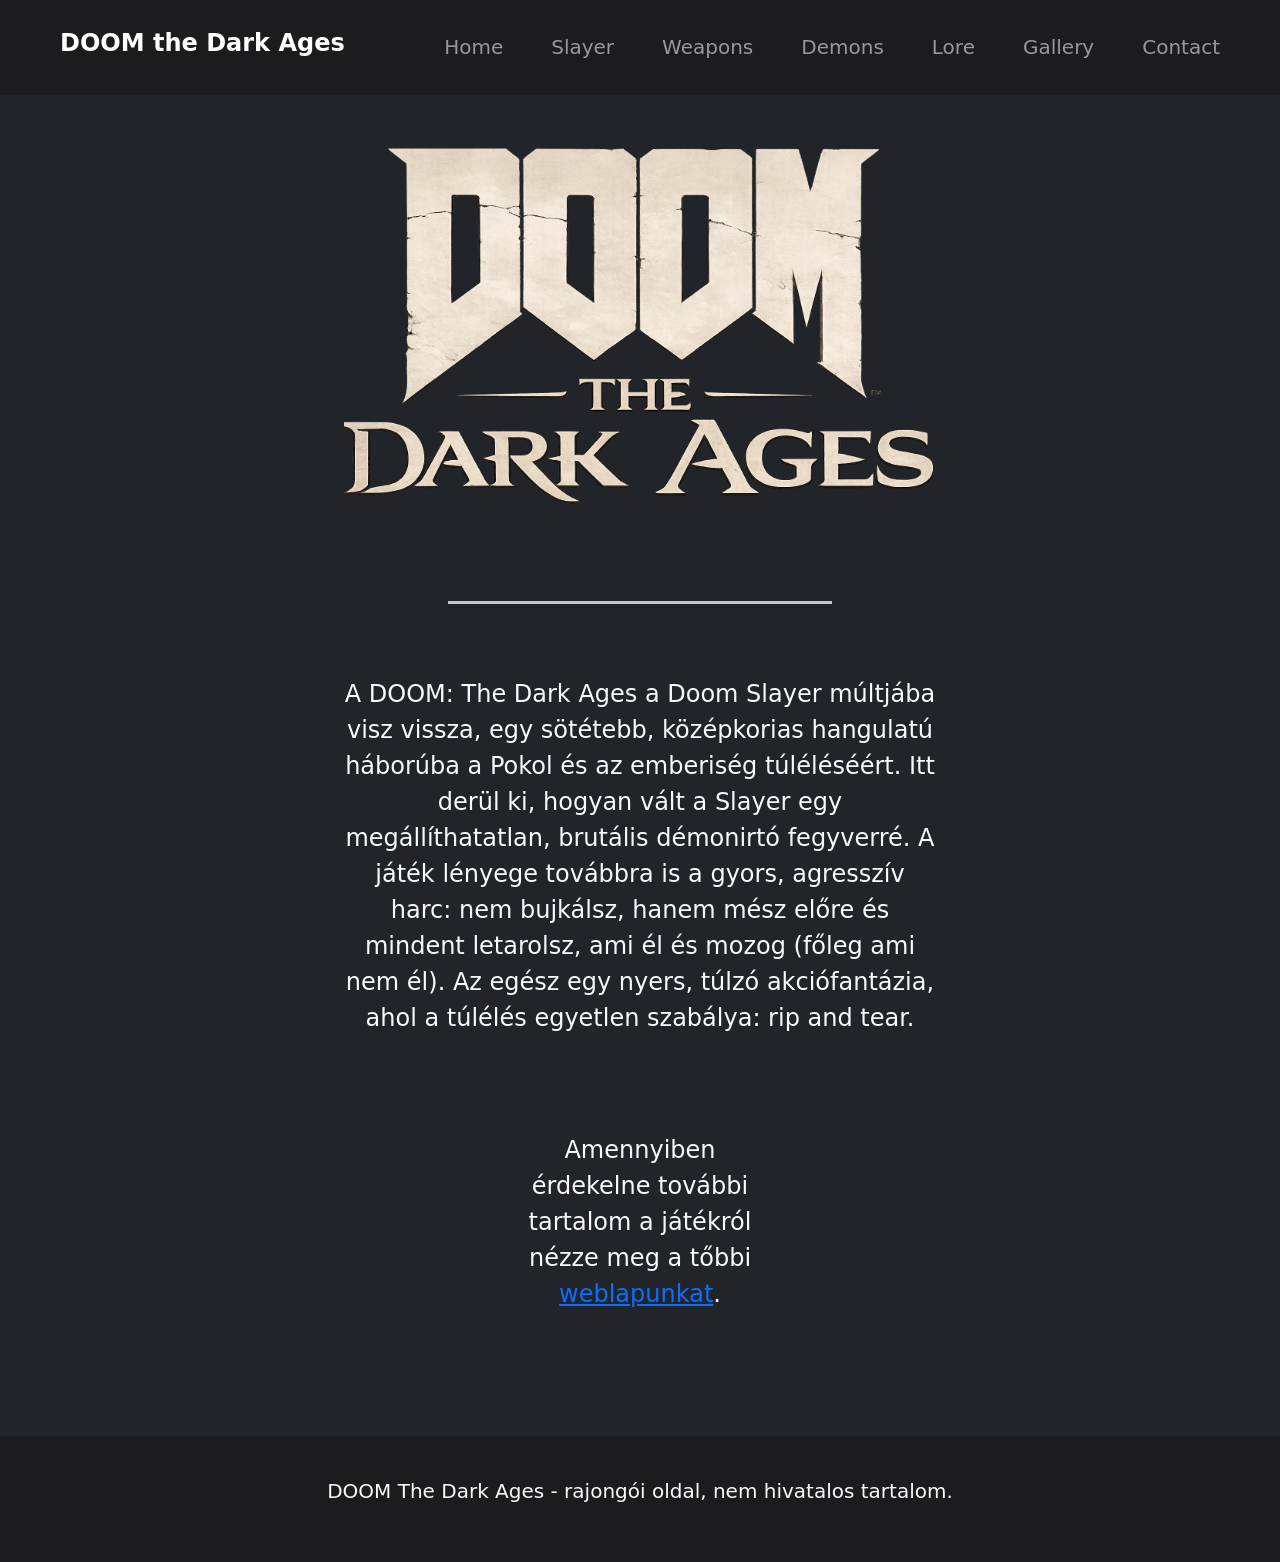
==== index.html @ ce387d03 "repairs_index.html Co-authored-by: Copilot <copilot@github.com>" ====
<!DOCTYPE html>
<html lang="hu">

<head>
    <meta charset="UTF-8">
    <meta name="viewport" content="width=device-width, initial-scale=1.0">
    <title>DOOM the dark ages</title>
    <link href="https://cdn.jsdelivr.net/npm/bootstrap@5.3.8/dist/css/bootstrap.min.css" rel="stylesheet"
        integrity="sha384-sRIl4kxILFvY47J16cr9ZwB07vP4J8+LH7qKQnuqkuIAvNWLzeN8tE5YBujZqJLB" crossorigin="anonymous">
    <link rel="stylesheet" href="./css/style.css ">
</head>

<body class="bg-dark text-light">
    <header id="header">
        <nav class="navbar navbar-dark bg-dark-css py-4">
            <div class="container-fluid d-flex justify-content-between align-items-center reveal">

                <p class="navbar-brand mx-5 h1 fs-4 fw-bold">DOOM the Dark Ages</p>

                <ul class="navbar-nav d-flex flex-row gap-5 fs-5 mx-5">
                    <li class="nav-item"><a class="nav-link" href="index.html">Home</a></li>
                    <li class="nav-item"><a class="nav-link" href="slayer.html">Slayer</a></li>
                    <li class="nav-item"><a class="nav-link" href="weapons.html">Weapons</a></li>
                    <li class="nav-item"><a class="nav-link" href="demons.html">Demons</a></li>
                    <li class="nav-item"><a class="nav-link" href="lore.html">Lore</a></li>
                    <li class="nav-item"><a class="nav-link" href="gallery.html">Gallery</a></li>
                    <li class="nav-item"><a class="nav-link" href="contact.html">Contact</a></li>
                </ul>

            </div>
        </nav>
    </header>

    <main>
        <section class="reveal">
            <figure class="text-center reveal">
                <img src="./images/doom_tda_nobackground_logo.png" title="DOOM" alt="DOOM the dark ages"
                    class="img-fluid w-50 m-4 p-4">
            </figure>

            <div class="line reveal"></div>

            <div class="reveal">
                <p class="fs-4 text-center m-5 p-4 w-50 mx-auto">A DOOM: The Dark Ages a Doom Slayer múltjába visz
                    vissza, egy sötétebb, középkorias hangulatú háborúba a Pokol és az emberiség túléléséért. Itt derül
                    ki, hogyan vált a Slayer egy megállíthatatlan, brutális démonirtó fegyverré. A játék lényege
                    továbbra is a gyors, agresszív harc: nem bujkálsz, hanem mész előre és mindent letarolsz, ami él és
                    mozog (főleg ami nem él). Az egész egy nyers, túlzó akciófantázia, ahol a túlélés egyetlen szabálya:
                    rip and tear.</p>

            </div>

        </section>

        <section>


            <div class="reveal">
                <p class="fs-4 text-center m-5 p-4 w-25 mx-auto">Amennyiben érdekelne további tartalom a játékról nézze
                    meg a tőbbi <a href="#header">weblapunkat</a>.</p>
            </div>
        </section>

    </main>

    <footer class="bg-dark-css container-fluid py-3 mt">
        <div class="reveal">
            <p class="text-center fs-5 p-4">DOOM The Dark Ages - rajongói oldal, nem hivatalos tartalom.</p>
        </div>
    </footer>

    <script src="https://cdn.jsdelivr.net/npm/bootstrap@5.3.8/dist/js/bootstrap.bundle.min.js"
        integrity="sha384-FKyoEForCGlyvwx9Hj09JcYn3nv7wiPVlz7YYwJrWVcXK/BmnVDxM+D2scQbITxI"
        crossorigin="anonymous"></script>

    <script src="./js/script.js"></script>

</body>

</html>
---- css/style.css ----
.reveal {
    opacity: 0;
    transform: translateY(50px);
    transition: all 0.8s ease;
}

.reveal.active {
    opacity: 1;
    transform: translateY(0);
}

.bg-dark-css {
    background-color: #1c1c1e;
}

.btn-dark {
    background-color: #1c1c1e;
    color: #fff;
    border: 1px solid #fff;
}

.line {
    width: 30%;
    height: 3px;
    background-color: #c7c7c7;
    margin: 0 auto;
}

.mt {
    margin-top: 100px;
}
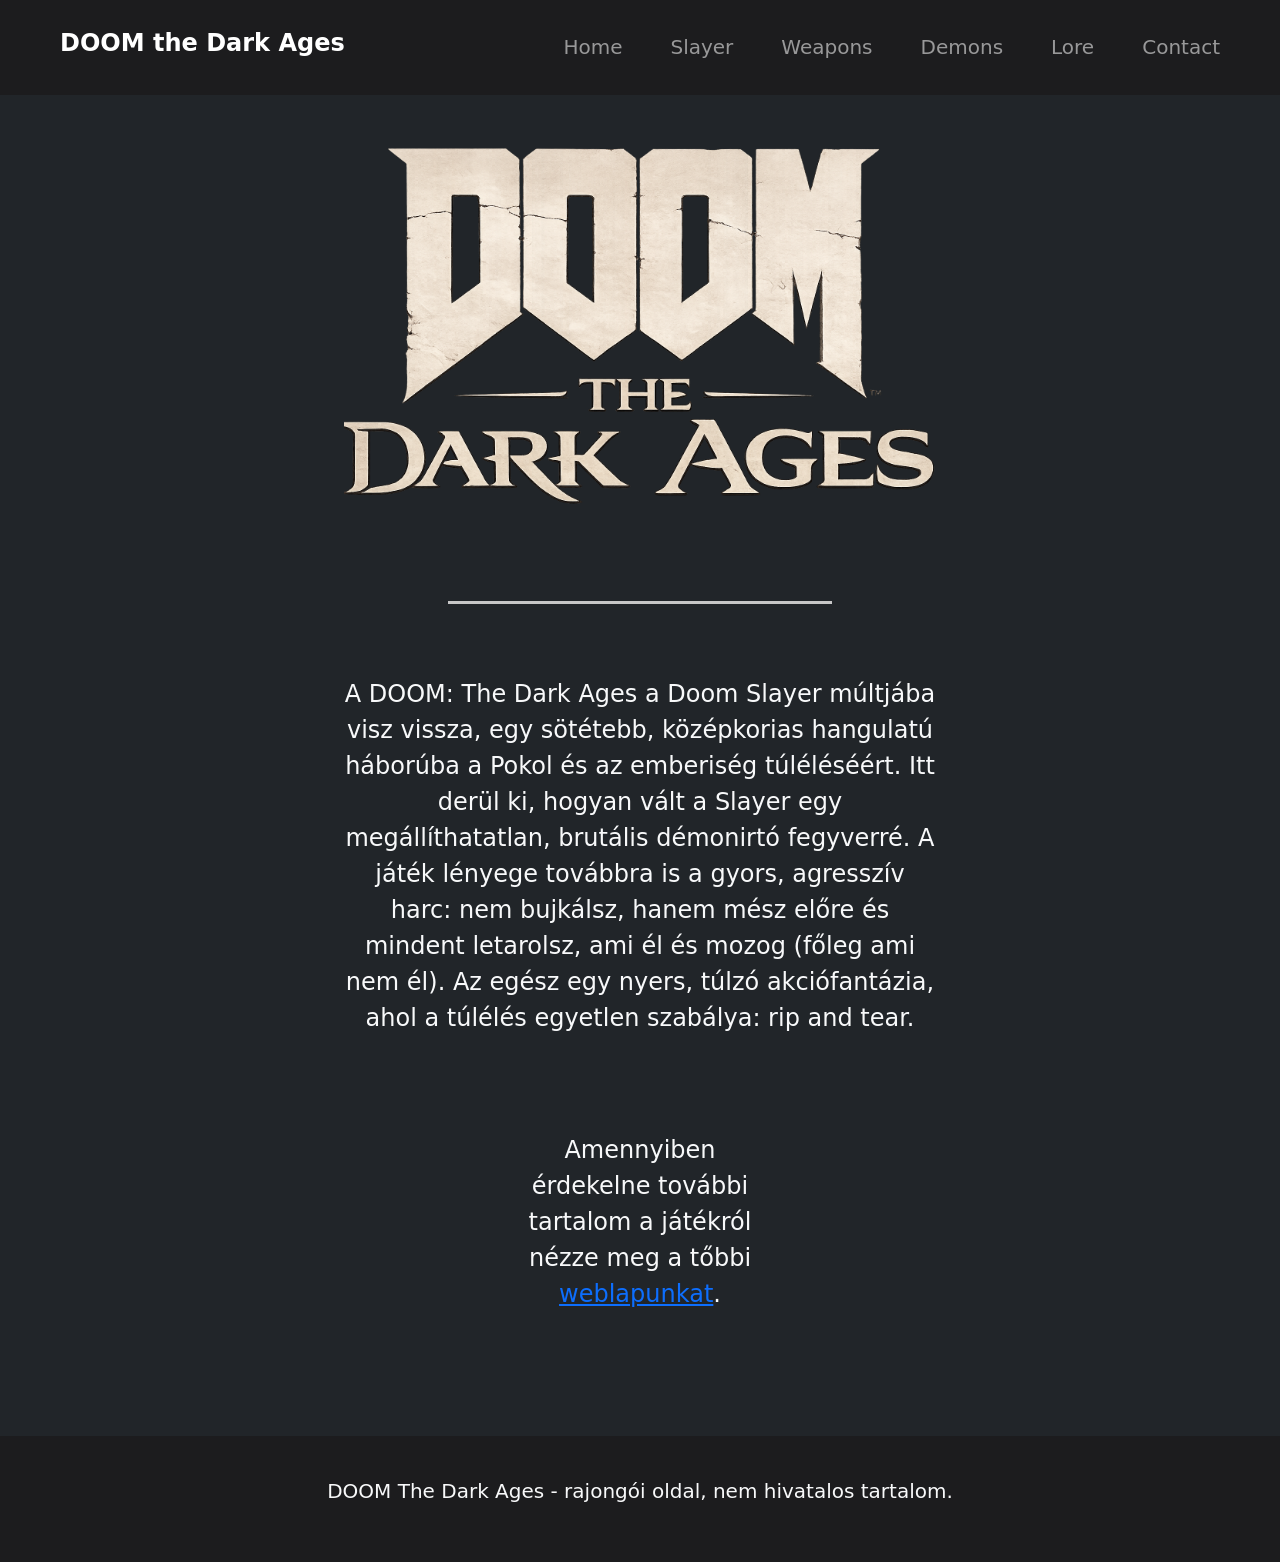
==== commit a2a39abc: "small estetical changes and slayer.html is ready" ====
--- a/index.html
+++ b/index.html
@@ -13,7 +13,7 @@
 <body class="bg-dark text-light">
     <header id="header">
         <nav class="navbar navbar-dark bg-dark-css py-4">
-            <div class="container-fluid d-flex justify-content-between align-items-center reveal">
+            <div class="container-fluid d-flex justify-content-between align-items-center">
 
                 <p class="navbar-brand mx-5 h1 fs-4 fw-bold">DOOM the Dark Ages</p>
 
@@ -23,7 +23,6 @@
                     <li class="nav-item"><a class="nav-link" href="weapons.html">Weapons</a></li>
                     <li class="nav-item"><a class="nav-link" href="demons.html">Demons</a></li>
                     <li class="nav-item"><a class="nav-link" href="lore.html">Lore</a></li>
-                    <li class="nav-item"><a class="nav-link" href="gallery.html">Gallery</a></li>
                     <li class="nav-item"><a class="nav-link" href="contact.html">Contact</a></li>
                 </ul>
 
@@ -64,7 +63,7 @@
     </main>
 
     <footer class="bg-dark-css container-fluid py-3 mt">
-        <div class="reveal">
+        <div class="">
             <p class="text-center fs-5 p-4">DOOM The Dark Ages - rajongói oldal, nem hivatalos tartalom.</p>
         </div>
     </footer>
--- a/css/style.css
+++ b/css/style.css
@@ -26,6 +26,83 @@
     margin: 0 auto;
 }
 
+.line2 {
+    width: 15%;
+    height: 3px;
+    background-color: #c7c7c7;
+    margin: 0 auto;
+}
+
+.line3 {
+    width: 40%;
+    height: 3px;
+    background-color: #c7c7c7;
+    margin: 0 auto;
+}
+
 .mt {
     margin-top: 100px;
+}
+
+.mb {
+    margin-bottom: 100px;
+}
+
+.lore-layout .lore-image {
+    width: 100%;
+    height: 280px;
+    margin: 0;
+    overflow: hidden;
+    border-radius: 12px;
+    background-color: #111113;
+}
+
+.lore-layout .lore-image img {
+    width: 100%;
+    height: 100%;
+    display: block;
+    object-fit: cover;
+}
+
+.lore-layout .lore-logo img {
+    object-fit: contain;
+    padding: 1rem;
+}
+
+.img-container {
+    width: 100%;
+    height: 280px;
+    overflow: hidden;
+}
+
+.img-container img {
+    width: 100%;
+    height: auto;
+    display: block;
+    transform: translateY(-50px);
+}
+
+.img-container-uac {
+    width: 100%;
+    height: 280px;
+    overflow: hidden;
+}
+
+.img-container-uac img {
+    width: 100%;
+    height: auto;
+    display: block;
+    transform: translateY(-140px);
+}
+
+.img-container-doom-tda {
+    width: 90%;
+    height: 340px;
+    overflow: hidden;
+}
+
+.img-container-doom-tda img {
+    width: 100%;
+    height: auto;
+    display: block;
 }
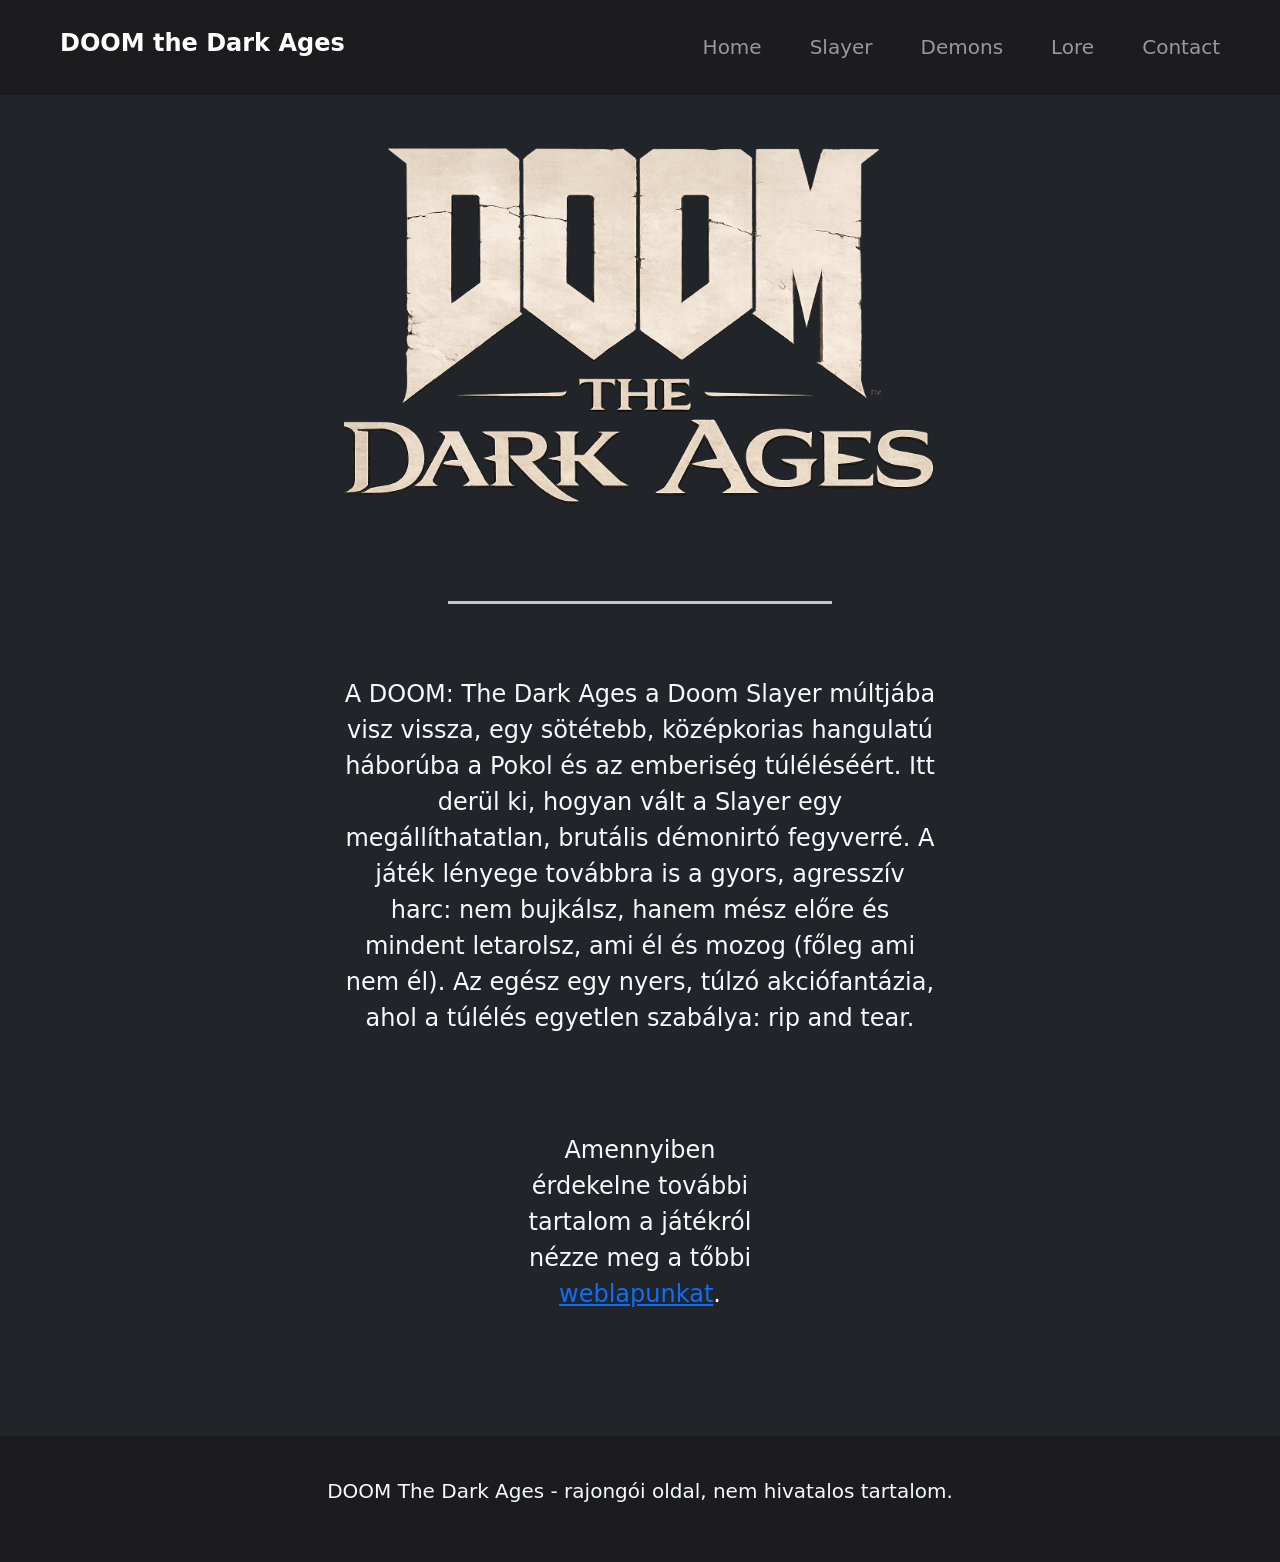
==== commit 37fddbb1: "small changes and demons.html finished" ====
--- a/index.html
+++ b/index.html
@@ -20,7 +20,6 @@
                 <ul class="navbar-nav d-flex flex-row gap-5 fs-5 mx-5">
                     <li class="nav-item"><a class="nav-link" href="index.html">Home</a></li>
                     <li class="nav-item"><a class="nav-link" href="slayer.html">Slayer</a></li>
-                    <li class="nav-item"><a class="nav-link" href="weapons.html">Weapons</a></li>
                     <li class="nav-item"><a class="nav-link" href="demons.html">Demons</a></li>
                     <li class="nav-item"><a class="nav-link" href="lore.html">Lore</a></li>
                     <li class="nav-item"><a class="nav-link" href="contact.html">Contact</a></li>
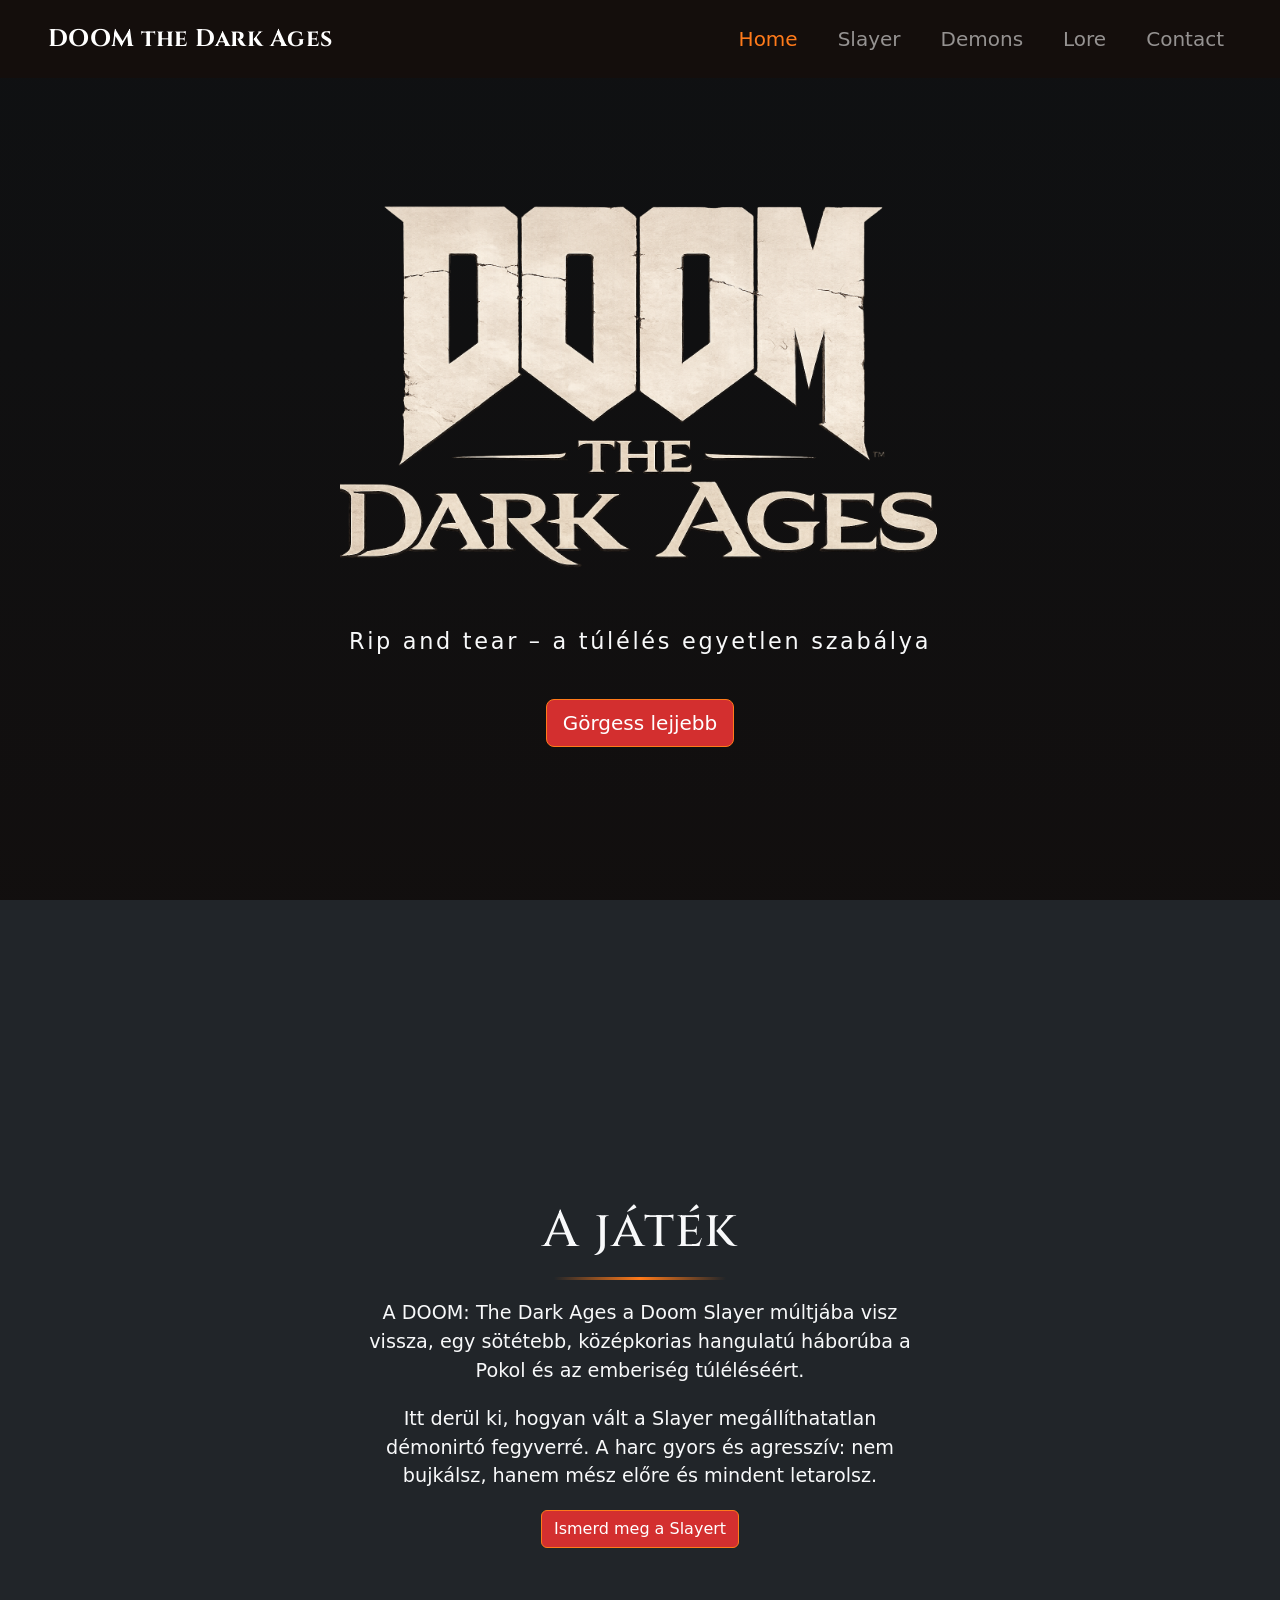
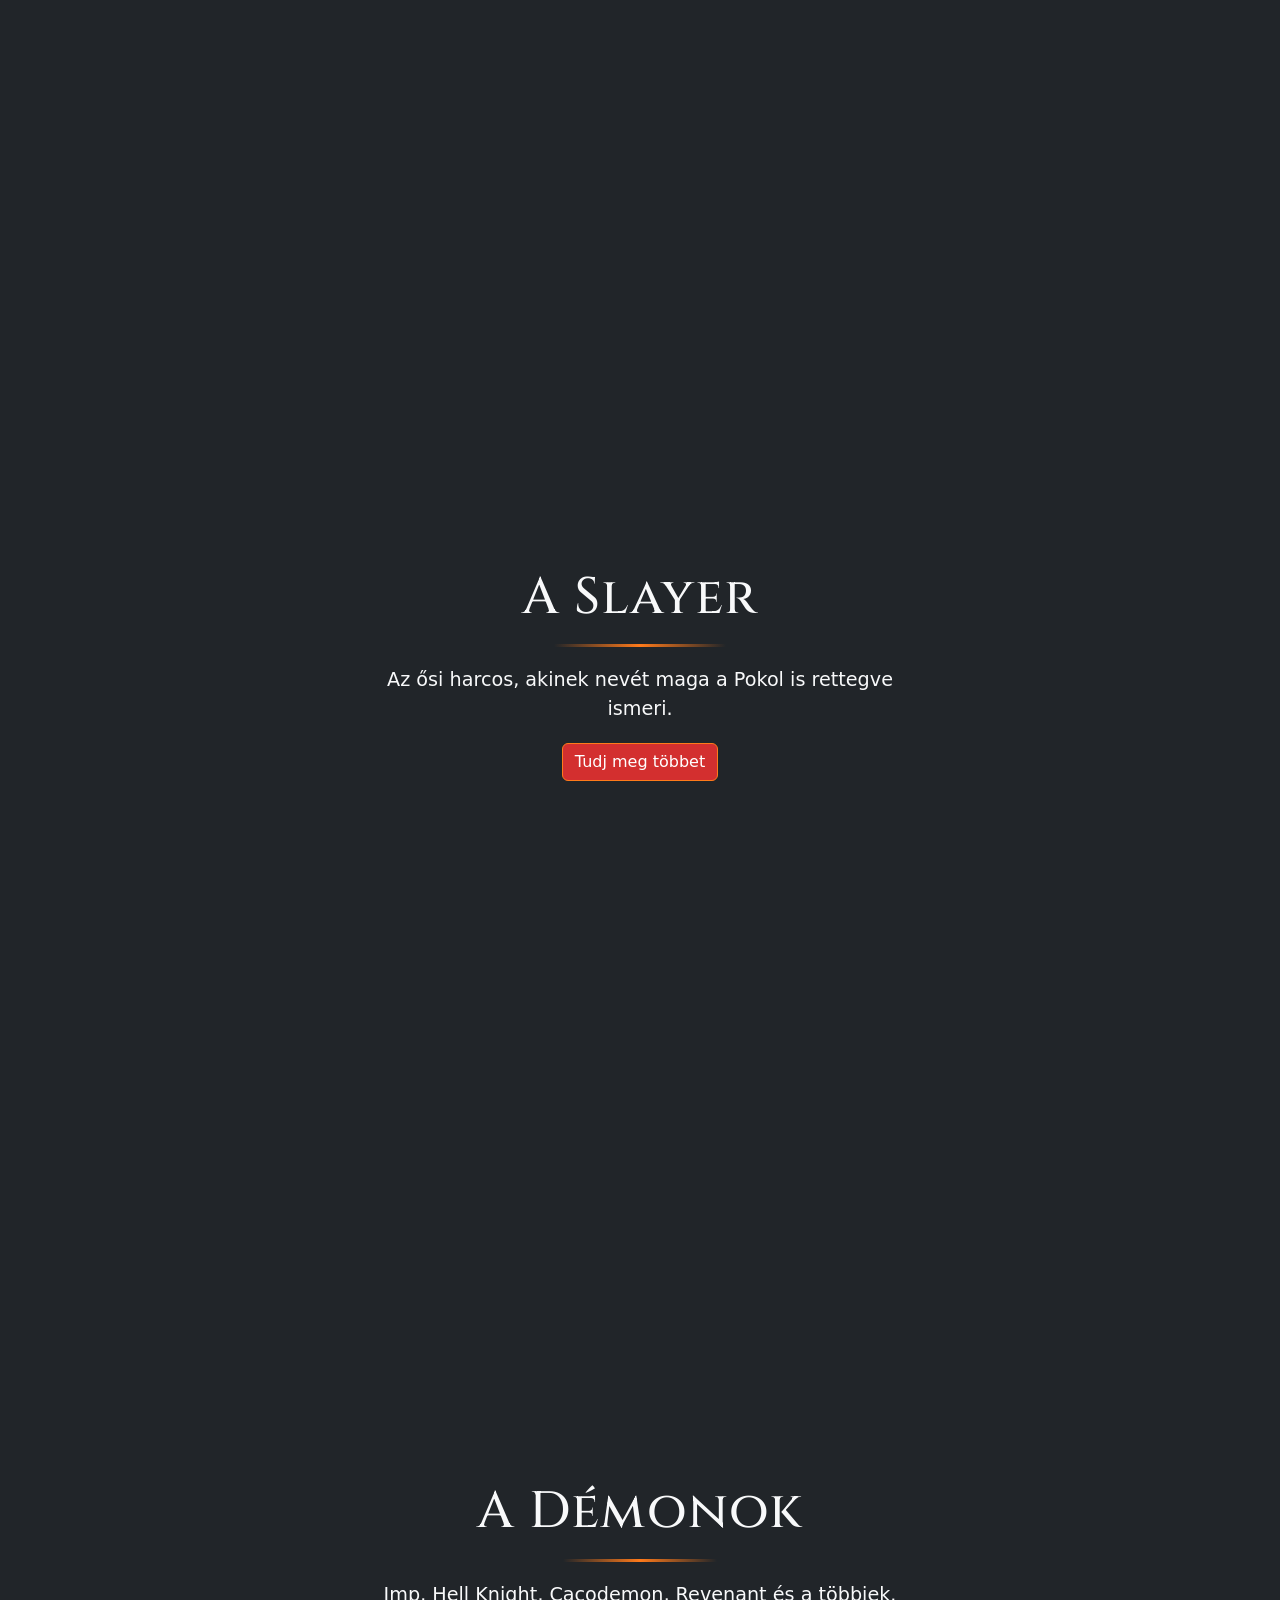
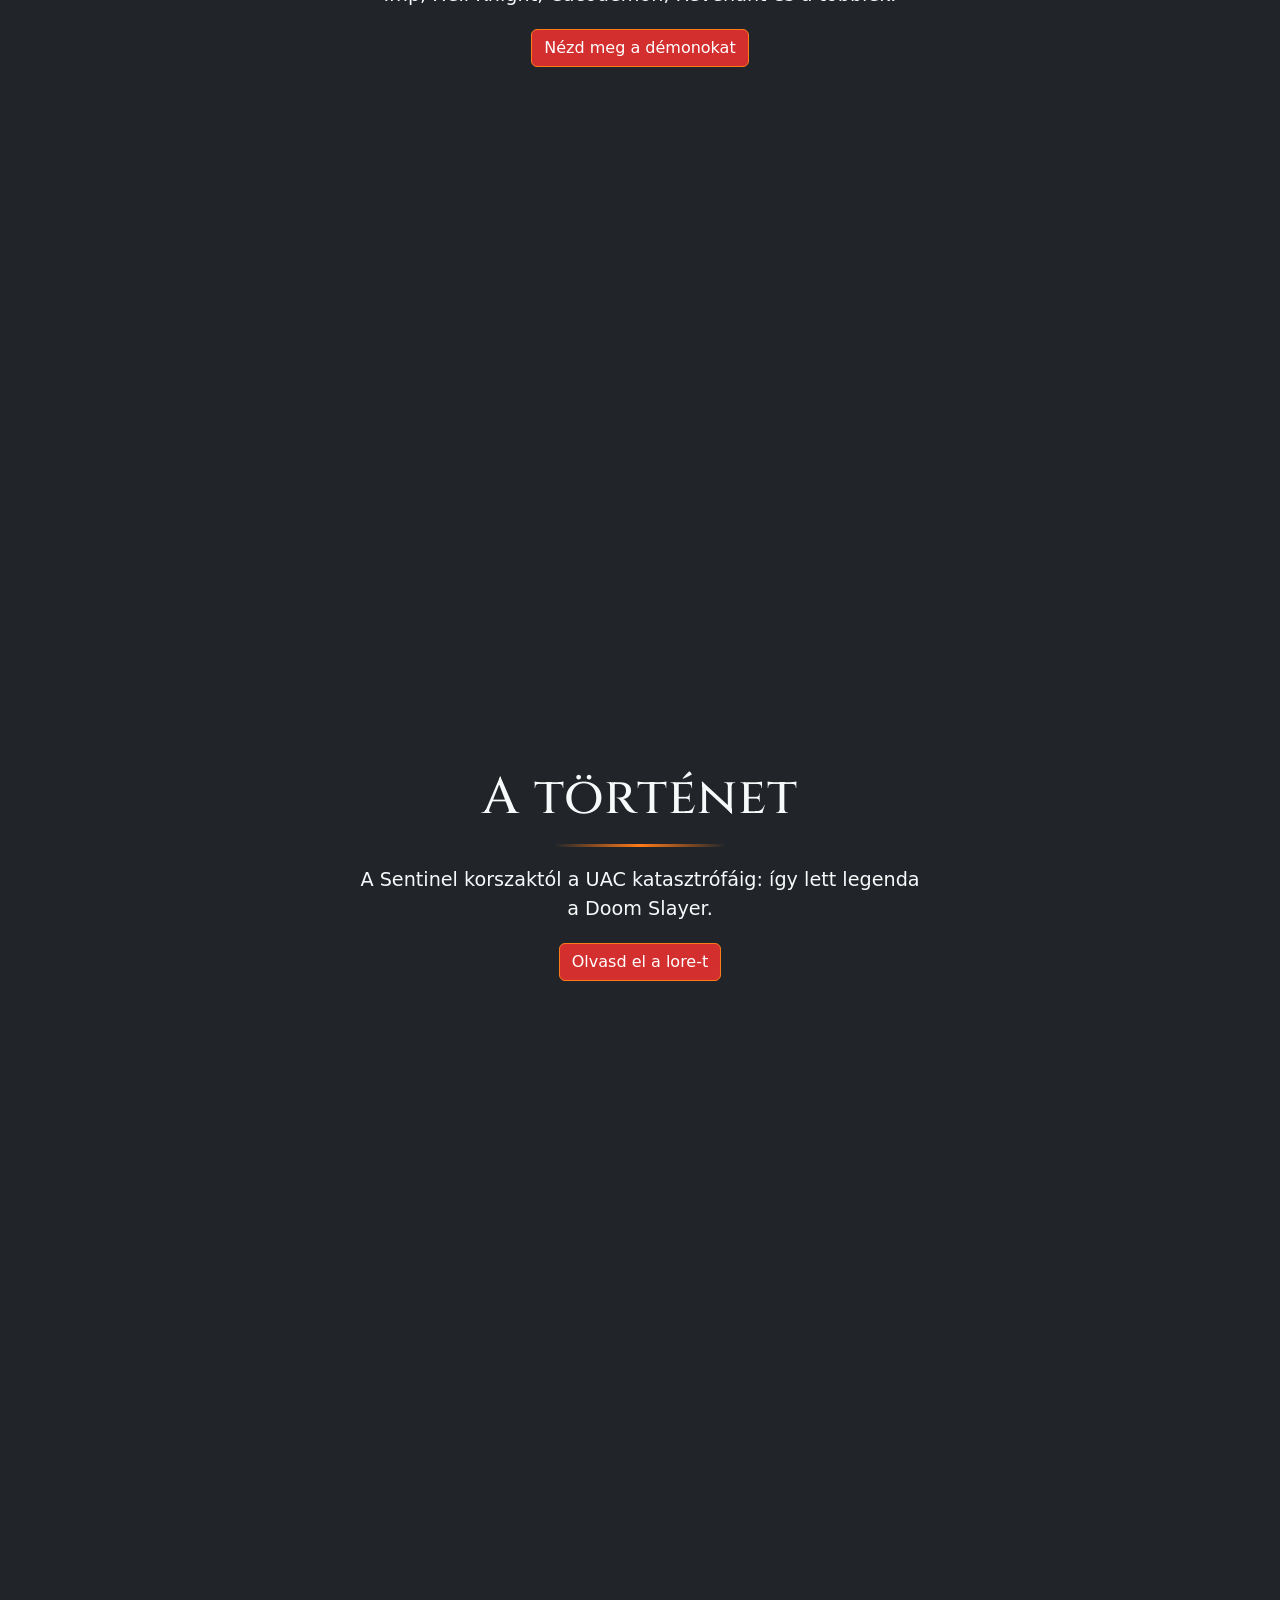
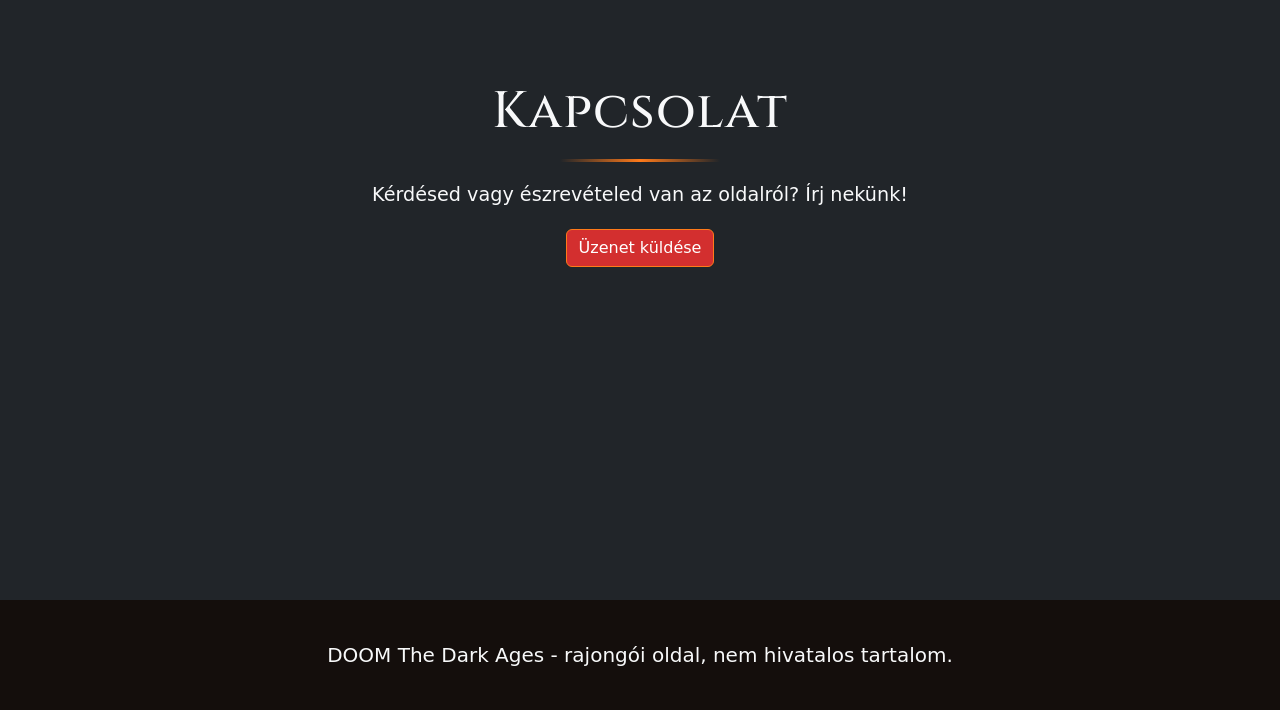
==== commit 59467de2: "asd" ====
--- a/index.html
+++ b/index.html
@@ -4,75 +4,110 @@
 <head>
     <meta charset="UTF-8">
     <meta name="viewport" content="width=device-width, initial-scale=1.0">
-    <title>DOOM the dark ages</title>
+    <title>Főoldal – DOOM: The Dark Ages</title>
     <link href="https://cdn.jsdelivr.net/npm/bootstrap@5.3.8/dist/css/bootstrap.min.css" rel="stylesheet"
         integrity="sha384-sRIl4kxILFvY47J16cr9ZwB07vP4J8+LH7qKQnuqkuIAvNWLzeN8tE5YBujZqJLB" crossorigin="anonymous">
-    <link rel="stylesheet" href="./css/style.css ">
+    <link rel="preconnect" href="https://fonts.googleapis.com">
+    <link rel="preconnect" href="https://fonts.gstatic.com" crossorigin>
+    <link href="https://fonts.googleapis.com/css2?family=Cinzel:wght@500;700&display=swap" rel="stylesheet">
+    <link rel="stylesheet" href="./css/style.css">
 </head>
 
 <body class="bg-dark text-light">
     <header id="header">
-        <nav class="navbar navbar-dark bg-dark-css py-4">
-            <div class="container-fluid d-flex justify-content-between align-items-center">
-
-                <p class="navbar-brand mx-5 h1 fs-4 fw-bold">DOOM the Dark Ages</p>
-
-                <ul class="navbar-nav d-flex flex-row gap-5 fs-5 mx-5">
-                    <li class="nav-item"><a class="nav-link" href="index.html">Home</a></li>
-                    <li class="nav-item"><a class="nav-link" href="slayer.html">Slayer</a></li>
-                    <li class="nav-item"><a class="nav-link" href="demons.html">Demons</a></li>
-                    <li class="nav-item"><a class="nav-link" href="lore.html">Lore</a></li>
-                    <li class="nav-item"><a class="nav-link" href="contact.html">Contact</a></li>
-                </ul>
-
+        <nav class="navbar navbar-expand-lg navbar-dark bg-dark-css fixed-top py-3">
+            <div class="container-fluid px-lg-5">
+                <a class="navbar-brand fs-4 fw-bold" href="index.html">DOOM the Dark Ages</a>
+                <button class="navbar-toggler" type="button" data-bs-toggle="collapse" data-bs-target="#mainNav"
+                    aria-controls="mainNav" aria-expanded="false" aria-label="Menü megnyitása">
+                    <span class="navbar-toggler-icon"></span>
+                </button>
+                <div class="collapse navbar-collapse justify-content-end" id="mainNav">
+                    <ul class="navbar-nav gap-lg-4 fs-5">
+                        <li class="nav-item"><a class="nav-link active" aria-current="page" href="index.html">Home</a></li>
+                        <li class="nav-item"><a class="nav-link" href="slayer.html">Slayer</a></li>
+                        <li class="nav-item"><a class="nav-link" href="demons.html">Demons</a></li>
+                        <li class="nav-item"><a class="nav-link" href="lore.html">Lore</a></li>
+                        <li class="nav-item"><a class="nav-link" href="contact.html">Contact</a></li>
+                    </ul>
+                </div>
             </div>
         </nav>
     </header>
 
     <main>
-        <section class="reveal">
-            <figure class="text-center reveal">
-                <img src="./images/doom_tda_nobackground_logo.png" title="DOOM" alt="DOOM the dark ages"
-                    class="img-fluid w-50 m-4 p-4">
-            </figure>
-
-            <div class="line reveal"></div>
-
-            <div class="reveal">
-                <p class="fs-4 text-center m-5 p-4 w-50 mx-auto">A DOOM: The Dark Ages a Doom Slayer múltjába visz
-                    vissza, egy sötétebb, középkorias hangulatú háborúba a Pokol és az emberiség túléléséért. Itt derül
-                    ki, hogyan vált a Slayer egy megállíthatatlan, brutális démonirtó fegyverré. A játék lényege
-                    továbbra is a gyors, agresszív harc: nem bujkálsz, hanem mész előre és mindent letarolsz, ami él és
-                    mozog (főleg ami nem él). Az egész egy nyers, túlzó akciófantázia, ahol a túlélés egyetlen szabálya:
-                    rip and tear.</p>
-
-            </div>
-
-        </section>
-
-        <section>
-
-
-            <div class="reveal">
-                <p class="fs-4 text-center m-5 p-4 w-25 mx-auto">Amennyiben érdekelne további tartalom a játékról nézze
-                    meg a tőbbi <a href="#header">weblapunkat</a>.</p>
+        <!-- Nyitókép -->
+        <section class="snap-section hero" style="--bg: url('./images/pokolhaborui.jpg')">
+            <div class="hero-content">
+                <img src="./images/doom_tda_nobackground_logo.png" alt="DOOM: The Dark Ages logó"
+                    class="img-fluid hero-logo">
+                <p class="hero-sub">Rip and tear – a túlélés egyetlen szabálya</p>
+                <a href="#about" class="btn btn-primary btn-lg mt-4">Görgess lejjebb</a>
             </div>
         </section>
 
+        <!-- A játékról -->
+        <section id="about" class="snap-section" style="--bg: url('./images/demonicinvasion.webp')">
+            <div class="snap-content reveal">
+                <h2>A játék</h2>
+                <div class="line"></div>
+                <p>A DOOM: The Dark Ages a Doom Slayer múltjába visz vissza, egy sötétebb, középkorias hangulatú
+                    háborúba a Pokol és az emberiség túléléséért.</p>
+                <p>Itt derül ki, hogyan vált a Slayer megállíthatatlan démonirtó fegyverré. A harc gyors és
+                    agresszív: nem bujkálsz, hanem mész előre és mindent letarolsz.</p>
+                <a href="#slayer" class="btn btn-primary">Ismerd meg a Slayert</a>
+            </div>
+        </section>
+
+        <!-- Slayer -->
+        <section id="slayer" class="snap-section" style="--bg: url('./images/doomslayer.jpg')">
+            <div class="snap-content reveal">
+                <h2>A Slayer</h2>
+                <div class="line"></div>
+                <p>Az ősi harcos, akinek nevét maga a Pokol is rettegve ismeri.</p>
+                <a href="slayer.html" class="btn btn-primary">Tudj meg többet</a>
+            </div>
+        </section>
+
+        <!-- Démonok -->
+        <section id="demons" class="snap-section" style="--bg: url('./images/pokolhaborui.jpg')">
+            <div class="snap-content reveal">
+                <h2>A Démonok</h2>
+                <div class="line"></div>
+                <p>Imp, Hell Knight, Cacodemon, Revenant és a többiek.</p>
+                <a href="demons.html" class="btn btn-primary">Nézd meg a démonokat</a>
+            </div>
+        </section>
+
+        <!-- Lore -->
+        <section id="lore" class="snap-section" style="--bg: url('./images/sentinel_korszak.jpg')">
+            <div class="snap-content reveal">
+                <h2>A történet</h2>
+                <div class="line"></div>
+                <p>A Sentinel korszaktól a UAC katasztrófáig: így lett legenda a Doom Slayer.</p>
+                <a href="lore.html" class="btn btn-primary">Olvasd el a lore-t</a>
+            </div>
+        </section>
+
+        <!-- Kapcsolat -->
+        <section id="contact" class="snap-section" style="--bg: url('./images/uac.jpg')">
+            <div class="snap-content reveal">
+                <h2>Kapcsolat</h2>
+                <div class="line"></div>
+                <p>Kérdésed vagy észrevételed van az oldalról? Írj nekünk!</p>
+                <a href="contact.html" class="btn btn-primary">Üzenet küldése</a>
+            </div>
+        </section>
     </main>
 
-    <footer class="bg-dark-css container-fluid py-3 mt">
-        <div class="">
-            <p class="text-center fs-5 p-4">DOOM The Dark Ages - rajongói oldal, nem hivatalos tartalom.</p>
-        </div>
+    <footer class="bg-dark-css container-fluid py-3">
+        <p class="text-center fs-5 p-4 mb-0">DOOM The Dark Ages - rajongói oldal, nem hivatalos tartalom.</p>
     </footer>
 
     <script src="https://cdn.jsdelivr.net/npm/bootstrap@5.3.8/dist/js/bootstrap.bundle.min.js"
         integrity="sha384-FKyoEForCGlyvwx9Hj09JcYn3nv7wiPVlz7YYwJrWVcXK/BmnVDxM+D2scQbITxI"
         crossorigin="anonymous"></script>
-
     <script src="./js/script.js"></script>
-
 </body>
 
-</html>+</html>
--- a/css/style.css
+++ b/css/style.css
@@ -1,3 +1,29 @@
+/* ===== Színek és betűk ===== */
+:root {
+    --bg: #0f0b0a;
+    --card: #1a1210;
+    --accent: #d32f2f;
+    --fire: #ff7a1a;
+    --bone: #e8dfd0;
+    --border: #564b36;
+}
+
+html {
+    scroll-snap-type: y proximity;
+    scroll-behavior: smooth;
+}
+
+body {
+    background-color: var(--bg) !important;
+    color: var(--bone) !important;
+}
+
+h1, h2, h3, h4, .navbar-brand {
+    font-family: "Cinzel", Georgia, serif;
+    letter-spacing: .02em;
+}
+
+/* ===== Scroll animáció ===== */
 .reveal {
     opacity: 0;
     transform: translateY(50px);
@@ -9,8 +35,100 @@
     transform: translateY(0);
 }
 
+@media (prefers-reduced-motion: reduce) {
+    html { scroll-behavior: auto; }
+    .reveal { opacity: 1; transform: none; transition: none; }
+}
+
+/* ===== Navbar ===== */
 .bg-dark-css {
-    background-color: #1c1c1e;
+    background-color: #140e0c;
+}
+
+.nav-link {
+    transition: 0.3s;
+}
+
+.nav-link:hover,
+.nav-link.active {
+    color: var(--fire) !important;
+}
+
+/* ===== Vonalak ===== */
+.line, .line2, .line3 {
+    height: 3px;
+    margin: 0 auto;
+    background: linear-gradient(90deg, transparent, var(--fire), transparent);
+}
+
+.line { width: 30%; }
+.line2 { width: 15%; }
+.line3 { width: 40%; }
+
+/* ===== Teljes képernyős szekciók (főoldal) ===== */
+.snap-section {
+    min-height: 100vh;
+    scroll-snap-align: start;
+    display: flex;
+    align-items: center;
+    justify-content: center;
+    text-align: center;
+    padding: 6rem 1rem 3rem;
+    background:
+        linear-gradient(rgba(0, 0, 0, .55), rgba(15, 11, 10, .85)),
+        var(--bg-img, var(--bg)) center / cover no-repeat;
+    background-attachment: fixed;
+}
+
+/* a szekciók saját képe: az inline --bg változó */
+.snap-section[style*="--bg"] {
+    background:
+        linear-gradient(rgba(0, 0, 0, .55), rgba(15, 11, 10, .85)),
+        var(--bg) center / cover no-repeat;
+    background-attachment: fixed;
+}
+
+.hero-logo {
+    max-width: min(600px, 80vw);
+}
+
+.hero-sub {
+    font-size: 1.4rem;
+    letter-spacing: .12em;
+    margin-top: 1.5rem;
+}
+
+.snap-content {
+    max-width: 640px;
+    padding: 2rem;
+}
+
+.snap-content h2 {
+    font-size: clamp(2rem, 5vw, 3.2rem);
+    margin-bottom: 1rem;
+}
+
+.snap-content p {
+    font-size: 1.2rem;
+    margin: 1.2rem 0;
+}
+
+@media (max-width: 768px) {
+    .snap-section,
+    .snap-section[style*="--bg"] {
+        background-attachment: scroll;
+    }
+}
+
+/* ===== Gombok ===== */
+.btn-primary {
+    background-color: var(--accent);
+    border-color: var(--fire);
+}
+
+.btn-primary:hover {
+    background-color: var(--fire);
+    border-color: var(--fire);
 }
 
 .btn-dark {
@@ -19,35 +137,34 @@
     border: 1px solid #fff;
 }
 
-.line {
-    width: 30%;
-    height: 3px;
-    background-color: #c7c7c7;
-    margin: 0 auto;
-}
-
-.line2 {
-    width: 15%;
-    height: 3px;
-    background-color: #c7c7c7;
-    margin: 0 auto;
-}
-
-.line3 {
-    width: 40%;
-    height: 3px;
-    background-color: #c7c7c7;
-    margin: 0 auto;
-}
-
-.mt {
-    margin-top: 100px;
-}
-
-.mb {
-    margin-bottom: 100px;
-}
-
+/* ===== Kártyák (a régi osztálynév is működik, de érdemes átnevezni: info-card) ===== */
+.box-idk-bro-wtf-are-u-thinking,
+.info-card {
+    border: 1px solid var(--border);
+    border-radius: 8px;
+    padding: 20px;
+    box-shadow: 0 4px 15px rgba(0, 0, 0, 0.5);
+    transition: transform .3s ease, box-shadow .3s ease, border-color .3s ease;
+}
+
+.box-idk-bro-wtf-are-u-thinking:hover,
+.info-card:hover {
+    transform: translateY(-4px);
+    border-color: var(--fire);
+    box-shadow: 0 8px 25px rgba(255, 122, 26, .25);
+}
+
+.container-bg {
+    background-color: var(--card);
+    padding: 20px;
+    border-radius: 30px;
+}
+
+/* ===== Segédosztályok ===== */
+.mt { margin-top: 100px; }
+.mb { margin-bottom: 100px; }
+
+/* ===== Lore oldal képek ===== */
 .lore-layout .lore-image {
     width: 100%;
     height: 280px;
@@ -105,4 +222,4 @@
     width: 100%;
     height: auto;
     display: block;
-}+}
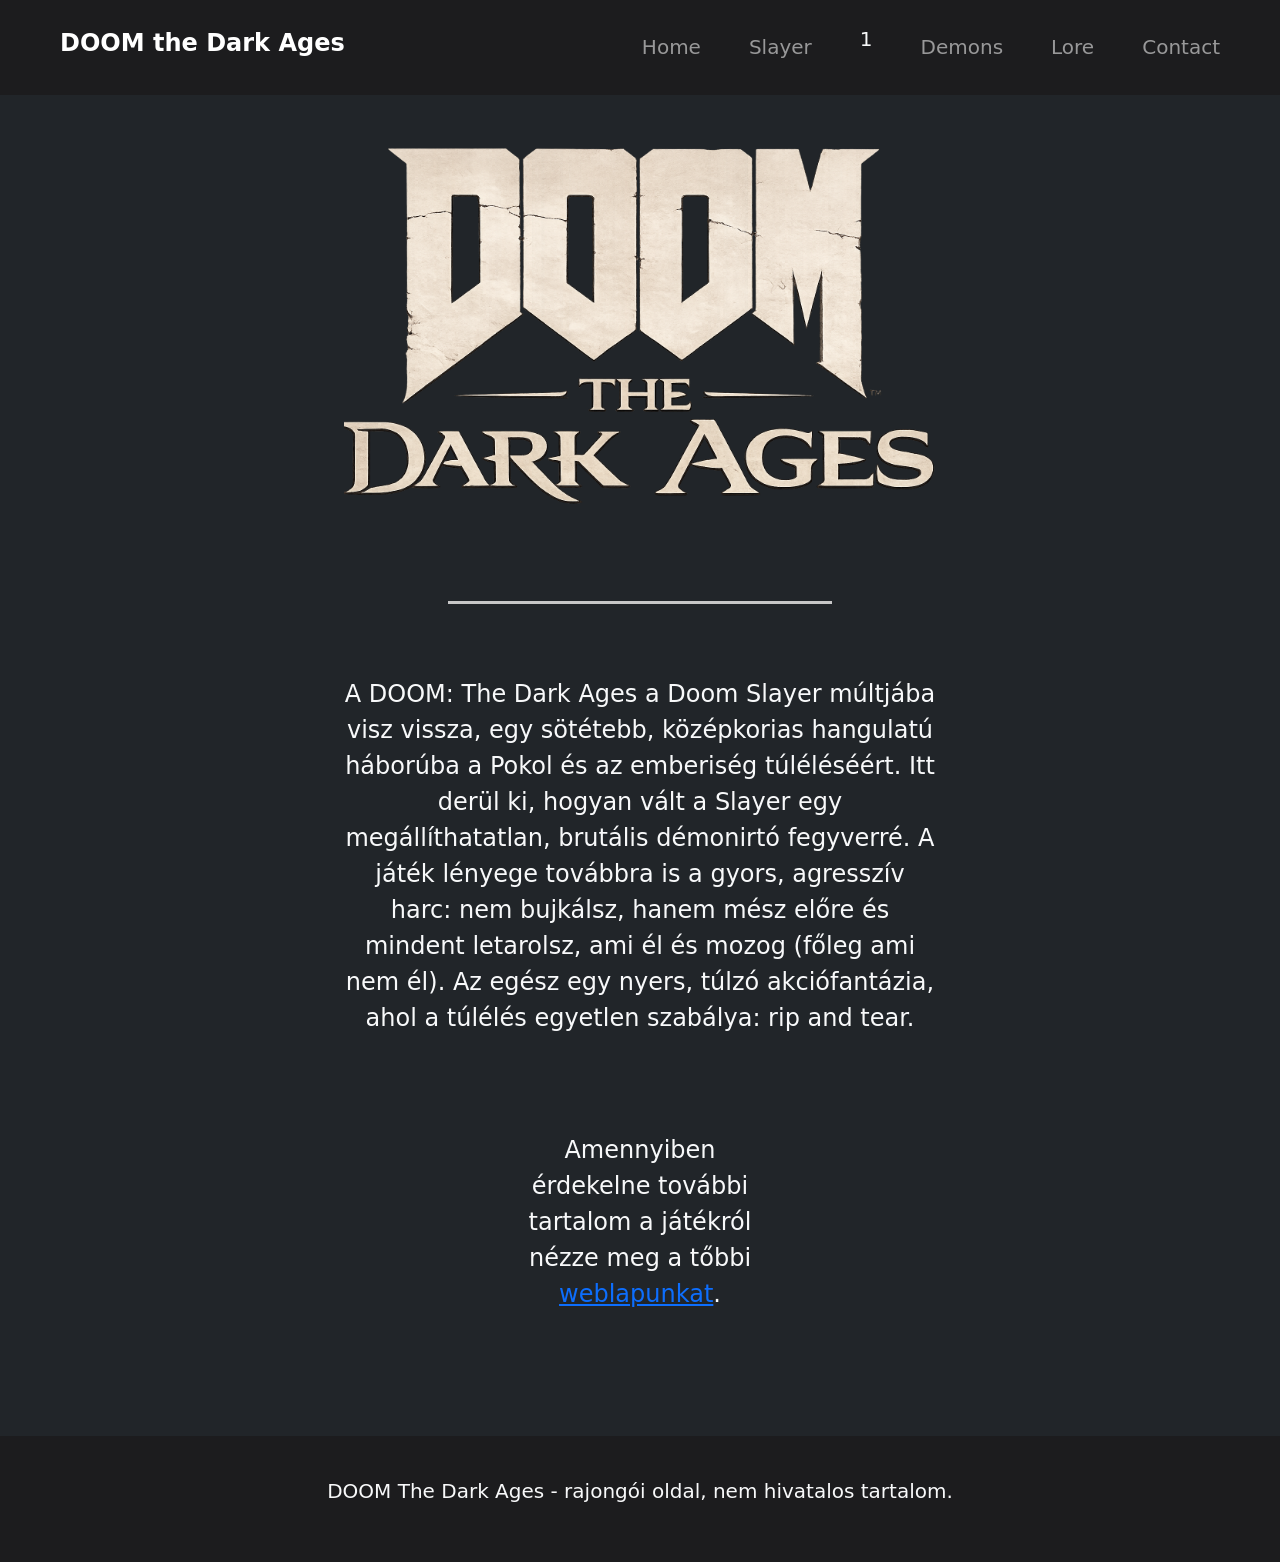
==== commit c058f358: "refactor: clean up CSS and HTML structure for improved readability and maintainability" ====
--- a/index.html
+++ b/index.html
@@ -4,110 +4,75 @@
 <head>
     <meta charset="UTF-8">
     <meta name="viewport" content="width=device-width, initial-scale=1.0">
-    <title>Főoldal – DOOM: The Dark Ages</title>
+    <title>DOOM the dark ages</title>
     <link href="https://cdn.jsdelivr.net/npm/bootstrap@5.3.8/dist/css/bootstrap.min.css" rel="stylesheet"
         integrity="sha384-sRIl4kxILFvY47J16cr9ZwB07vP4J8+LH7qKQnuqkuIAvNWLzeN8tE5YBujZqJLB" crossorigin="anonymous">
-    <link rel="preconnect" href="https://fonts.googleapis.com">
-    <link rel="preconnect" href="https://fonts.gstatic.com" crossorigin>
-    <link href="https://fonts.googleapis.com/css2?family=Cinzel:wght@500;700&display=swap" rel="stylesheet">
-    <link rel="stylesheet" href="./css/style.css">
+    <link rel="stylesheet" href="./css/style.css ">
 </head>
 
 <body class="bg-dark text-light">
     <header id="header">
-        <nav class="navbar navbar-expand-lg navbar-dark bg-dark-css fixed-top py-3">
-            <div class="container-fluid px-lg-5">
-                <a class="navbar-brand fs-4 fw-bold" href="index.html">DOOM the Dark Ages</a>
-                <button class="navbar-toggler" type="button" data-bs-toggle="collapse" data-bs-target="#mainNav"
-                    aria-controls="mainNav" aria-expanded="false" aria-label="Menü megnyitása">
-                    <span class="navbar-toggler-icon"></span>
-                </button>
-                <div class="collapse navbar-collapse justify-content-end" id="mainNav">
-                    <ul class="navbar-nav gap-lg-4 fs-5">
-                        <li class="nav-item"><a class="nav-link active" aria-current="page" href="index.html">Home</a></li>
-                        <li class="nav-item"><a class="nav-link" href="slayer.html">Slayer</a></li>
-                        <li class="nav-item"><a class="nav-link" href="demons.html">Demons</a></li>
-                        <li class="nav-item"><a class="nav-link" href="lore.html">Lore</a></li>
-                        <li class="nav-item"><a class="nav-link" href="contact.html">Contact</a></li>
-                    </ul>
-                </div>
+        <nav class="navbar navbar-dark bg-dark-css py-4">
+            <div class="container-fluid d-flex justify-content-between align-items-center">
+
+                <p class="navbar-brand mx-5 h1 fs-4 fw-bold">DOOM the Dark Ages</p>
+
+                <ul class="navbar-nav d-flex flex-row gap-5 fs-5 mx-5">
+                    <li class="nav-item"><a class="nav-link" href="index.html">Home</a></li>
+                    <li class="nav-item"><a class="nav-link" href="slayer.html">Slayer</a></li>1
+                    <li class="nav-item"><a class="nav-link" href="demons.html">Demons</a></li>
+                    <li class="nav-item"><a class="nav-link" href="lore.html">Lore</a></li>
+                    <li class="nav-item"><a class="nav-link" href="contact.html">Contact</a></li>
+                </ul>
+
             </div>
         </nav>
     </header>
 
     <main>
-        <!-- Nyitókép -->
-        <section class="snap-section hero" style="--bg: url('./images/pokolhaborui.jpg')">
-            <div class="hero-content">
-                <img src="./images/doom_tda_nobackground_logo.png" alt="DOOM: The Dark Ages logó"
-                    class="img-fluid hero-logo">
-                <p class="hero-sub">Rip and tear – a túlélés egyetlen szabálya</p>
-                <a href="#about" class="btn btn-primary btn-lg mt-4">Görgess lejjebb</a>
+        <section class="reveal">
+            <figure class="text-center reveal">
+                <img src="./images/doom_tda_nobackground_logo.png" title="DOOM" alt="DOOM the dark ages"
+                    class="img-fluid w-50 m-4 p-4">
+            </figure>
+
+            <div class="line reveal"></div>
+
+            <div class="reveal">
+                <p class="fs-4 text-center m-5 p-4 w-50 mx-auto">A DOOM: The Dark Ages a Doom Slayer múltjába visz
+                    vissza, egy sötétebb, középkorias hangulatú háborúba a Pokol és az emberiség túléléséért. Itt derül
+                    ki, hogyan vált a Slayer egy megállíthatatlan, brutális démonirtó fegyverré. A játék lényege
+                    továbbra is a gyors, agresszív harc: nem bujkálsz, hanem mész előre és mindent letarolsz, ami él és
+                    mozog (főleg ami nem él). Az egész egy nyers, túlzó akciófantázia, ahol a túlélés egyetlen szabálya:
+                    rip and tear.</p>
+
+            </div>
+
+        </section>
+
+        <section>
+
+
+            <div class="reveal">
+                <p class="fs-4 text-center m-5 p-4 w-25 mx-auto">Amennyiben érdekelne további tartalom a játékról nézze
+                    meg a tőbbi <a href="#header">weblapunkat</a>.</p>
             </div>
         </section>
 
-        <!-- A játékról -->
-        <section id="about" class="snap-section" style="--bg: url('./images/demonicinvasion.webp')">
-            <div class="snap-content reveal">
-                <h2>A játék</h2>
-                <div class="line"></div>
-                <p>A DOOM: The Dark Ages a Doom Slayer múltjába visz vissza, egy sötétebb, középkorias hangulatú
-                    háborúba a Pokol és az emberiség túléléséért.</p>
-                <p>Itt derül ki, hogyan vált a Slayer megállíthatatlan démonirtó fegyverré. A harc gyors és
-                    agresszív: nem bujkálsz, hanem mész előre és mindent letarolsz.</p>
-                <a href="#slayer" class="btn btn-primary">Ismerd meg a Slayert</a>
-            </div>
-        </section>
-
-        <!-- Slayer -->
-        <section id="slayer" class="snap-section" style="--bg: url('./images/doomslayer.jpg')">
-            <div class="snap-content reveal">
-                <h2>A Slayer</h2>
-                <div class="line"></div>
-                <p>Az ősi harcos, akinek nevét maga a Pokol is rettegve ismeri.</p>
-                <a href="slayer.html" class="btn btn-primary">Tudj meg többet</a>
-            </div>
-        </section>
-
-        <!-- Démonok -->
-        <section id="demons" class="snap-section" style="--bg: url('./images/pokolhaborui.jpg')">
-            <div class="snap-content reveal">
-                <h2>A Démonok</h2>
-                <div class="line"></div>
-                <p>Imp, Hell Knight, Cacodemon, Revenant és a többiek.</p>
-                <a href="demons.html" class="btn btn-primary">Nézd meg a démonokat</a>
-            </div>
-        </section>
-
-        <!-- Lore -->
-        <section id="lore" class="snap-section" style="--bg: url('./images/sentinel_korszak.jpg')">
-            <div class="snap-content reveal">
-                <h2>A történet</h2>
-                <div class="line"></div>
-                <p>A Sentinel korszaktól a UAC katasztrófáig: így lett legenda a Doom Slayer.</p>
-                <a href="lore.html" class="btn btn-primary">Olvasd el a lore-t</a>
-            </div>
-        </section>
-
-        <!-- Kapcsolat -->
-        <section id="contact" class="snap-section" style="--bg: url('./images/uac.jpg')">
-            <div class="snap-content reveal">
-                <h2>Kapcsolat</h2>
-                <div class="line"></div>
-                <p>Kérdésed vagy észrevételed van az oldalról? Írj nekünk!</p>
-                <a href="contact.html" class="btn btn-primary">Üzenet küldése</a>
-            </div>
-        </section>
     </main>
 
-    <footer class="bg-dark-css container-fluid py-3">
-        <p class="text-center fs-5 p-4 mb-0">DOOM The Dark Ages - rajongói oldal, nem hivatalos tartalom.</p>
+    <footer class="bg-dark-css container-fluid py-3 mt">
+        <div class="">
+            <p class="text-center fs-5 p-4">DOOM The Dark Ages - rajongói oldal, nem hivatalos tartalom.</p>
+        </div>
     </footer>
 
     <script src="https://cdn.jsdelivr.net/npm/bootstrap@5.3.8/dist/js/bootstrap.bundle.min.js"
         integrity="sha384-FKyoEForCGlyvwx9Hj09JcYn3nv7wiPVlz7YYwJrWVcXK/BmnVDxM+D2scQbITxI"
         crossorigin="anonymous"></script>
+
     <script src="./js/script.js"></script>
+
 </body>
 
-</html>
+</html>
--- a/css/style.css
+++ b/css/style.css
@@ -1,29 +1,3 @@
-/* ===== Színek és betűk ===== */
-:root {
-    --bg: #0f0b0a;
-    --card: #1a1210;
-    --accent: #d32f2f;
-    --fire: #ff7a1a;
-    --bone: #e8dfd0;
-    --border: #564b36;
-}
-
-html {
-    scroll-snap-type: y proximity;
-    scroll-behavior: smooth;
-}
-
-body {
-    background-color: var(--bg) !important;
-    color: var(--bone) !important;
-}
-
-h1, h2, h3, h4, .navbar-brand {
-    font-family: "Cinzel", Georgia, serif;
-    letter-spacing: .02em;
-}
-
-/* ===== Scroll animáció ===== */
 .reveal {
     opacity: 0;
     transform: translateY(50px);
@@ -35,100 +9,8 @@
     transform: translateY(0);
 }
 
-@media (prefers-reduced-motion: reduce) {
-    html { scroll-behavior: auto; }
-    .reveal { opacity: 1; transform: none; transition: none; }
-}
-
-/* ===== Navbar ===== */
 .bg-dark-css {
-    background-color: #140e0c;
-}
-
-.nav-link {
-    transition: 0.3s;
-}
-
-.nav-link:hover,
-.nav-link.active {
-    color: var(--fire) !important;
-}
-
-/* ===== Vonalak ===== */
-.line, .line2, .line3 {
-    height: 3px;
-    margin: 0 auto;
-    background: linear-gradient(90deg, transparent, var(--fire), transparent);
-}
-
-.line { width: 30%; }
-.line2 { width: 15%; }
-.line3 { width: 40%; }
-
-/* ===== Teljes képernyős szekciók (főoldal) ===== */
-.snap-section {
-    min-height: 100vh;
-    scroll-snap-align: start;
-    display: flex;
-    align-items: center;
-    justify-content: center;
-    text-align: center;
-    padding: 6rem 1rem 3rem;
-    background:
-        linear-gradient(rgba(0, 0, 0, .55), rgba(15, 11, 10, .85)),
-        var(--bg-img, var(--bg)) center / cover no-repeat;
-    background-attachment: fixed;
-}
-
-/* a szekciók saját képe: az inline --bg változó */
-.snap-section[style*="--bg"] {
-    background:
-        linear-gradient(rgba(0, 0, 0, .55), rgba(15, 11, 10, .85)),
-        var(--bg) center / cover no-repeat;
-    background-attachment: fixed;
-}
-
-.hero-logo {
-    max-width: min(600px, 80vw);
-}
-
-.hero-sub {
-    font-size: 1.4rem;
-    letter-spacing: .12em;
-    margin-top: 1.5rem;
-}
-
-.snap-content {
-    max-width: 640px;
-    padding: 2rem;
-}
-
-.snap-content h2 {
-    font-size: clamp(2rem, 5vw, 3.2rem);
-    margin-bottom: 1rem;
-}
-
-.snap-content p {
-    font-size: 1.2rem;
-    margin: 1.2rem 0;
-}
-
-@media (max-width: 768px) {
-    .snap-section,
-    .snap-section[style*="--bg"] {
-        background-attachment: scroll;
-    }
-}
-
-/* ===== Gombok ===== */
-.btn-primary {
-    background-color: var(--accent);
-    border-color: var(--fire);
-}
-
-.btn-primary:hover {
-    background-color: var(--fire);
-    border-color: var(--fire);
+    background-color: #1c1c1e;
 }
 
 .btn-dark {
@@ -137,34 +19,35 @@
     border: 1px solid #fff;
 }
 
-/* ===== Kártyák (a régi osztálynév is működik, de érdemes átnevezni: info-card) ===== */
-.box-idk-bro-wtf-are-u-thinking,
-.info-card {
-    border: 1px solid var(--border);
-    border-radius: 8px;
-    padding: 20px;
-    box-shadow: 0 4px 15px rgba(0, 0, 0, 0.5);
-    transition: transform .3s ease, box-shadow .3s ease, border-color .3s ease;
+.line {
+    width: 30%;
+    height: 3px;
+    background-color: #c7c7c7;
+    margin: 0 auto;
 }
 
-.box-idk-bro-wtf-are-u-thinking:hover,
-.info-card:hover {
-    transform: translateY(-4px);
-    border-color: var(--fire);
-    box-shadow: 0 8px 25px rgba(255, 122, 26, .25);
+.line2 {
+    width: 15%;
+    height: 3px;
+    background-color: #c7c7c7;
+    margin: 0 auto;
 }
 
-.container-bg {
-    background-color: var(--card);
-    padding: 20px;
-    border-radius: 30px;
+.line3 {
+    width: 40%;
+    height: 3px;
+    background-color: #c7c7c7;
+    margin: 0 auto;
 }
 
-/* ===== Segédosztályok ===== */
-.mt { margin-top: 100px; }
-.mb { margin-bottom: 100px; }
+.mt {
+    margin-top: 100px;
+}
 
-/* ===== Lore oldal képek ===== */
+.mb {
+    margin-bottom: 100px;
+}
+
 .lore-layout .lore-image {
     width: 100%;
     height: 280px;
@@ -223,3 +106,33 @@
     height: auto;
     display: block;
 }
+
+.nav-link {
+    transition: 0.3s;
+}
+
+.nav-link:hover {
+    color: #ff4444;
+}
+
+.box-idk-bro-wtf-are-u-thinking {
+    border: 1px solid #564b36;
+    border-radius: 8px;
+    padding: 20px;
+    box-shadow: 0 4px 15px rgba(0, 0, 0, 0.5);
+}
+
+.btn-primary {
+    background-color: #d32f2f;
+    border-color: #ff4444;
+}
+
+.btn-primary:hover {
+    background-color: #ff4444;
+}
+
+.container-bg {
+    background-color: #232729;
+    padding: 20px;
+    border-radius: 30px;
+}
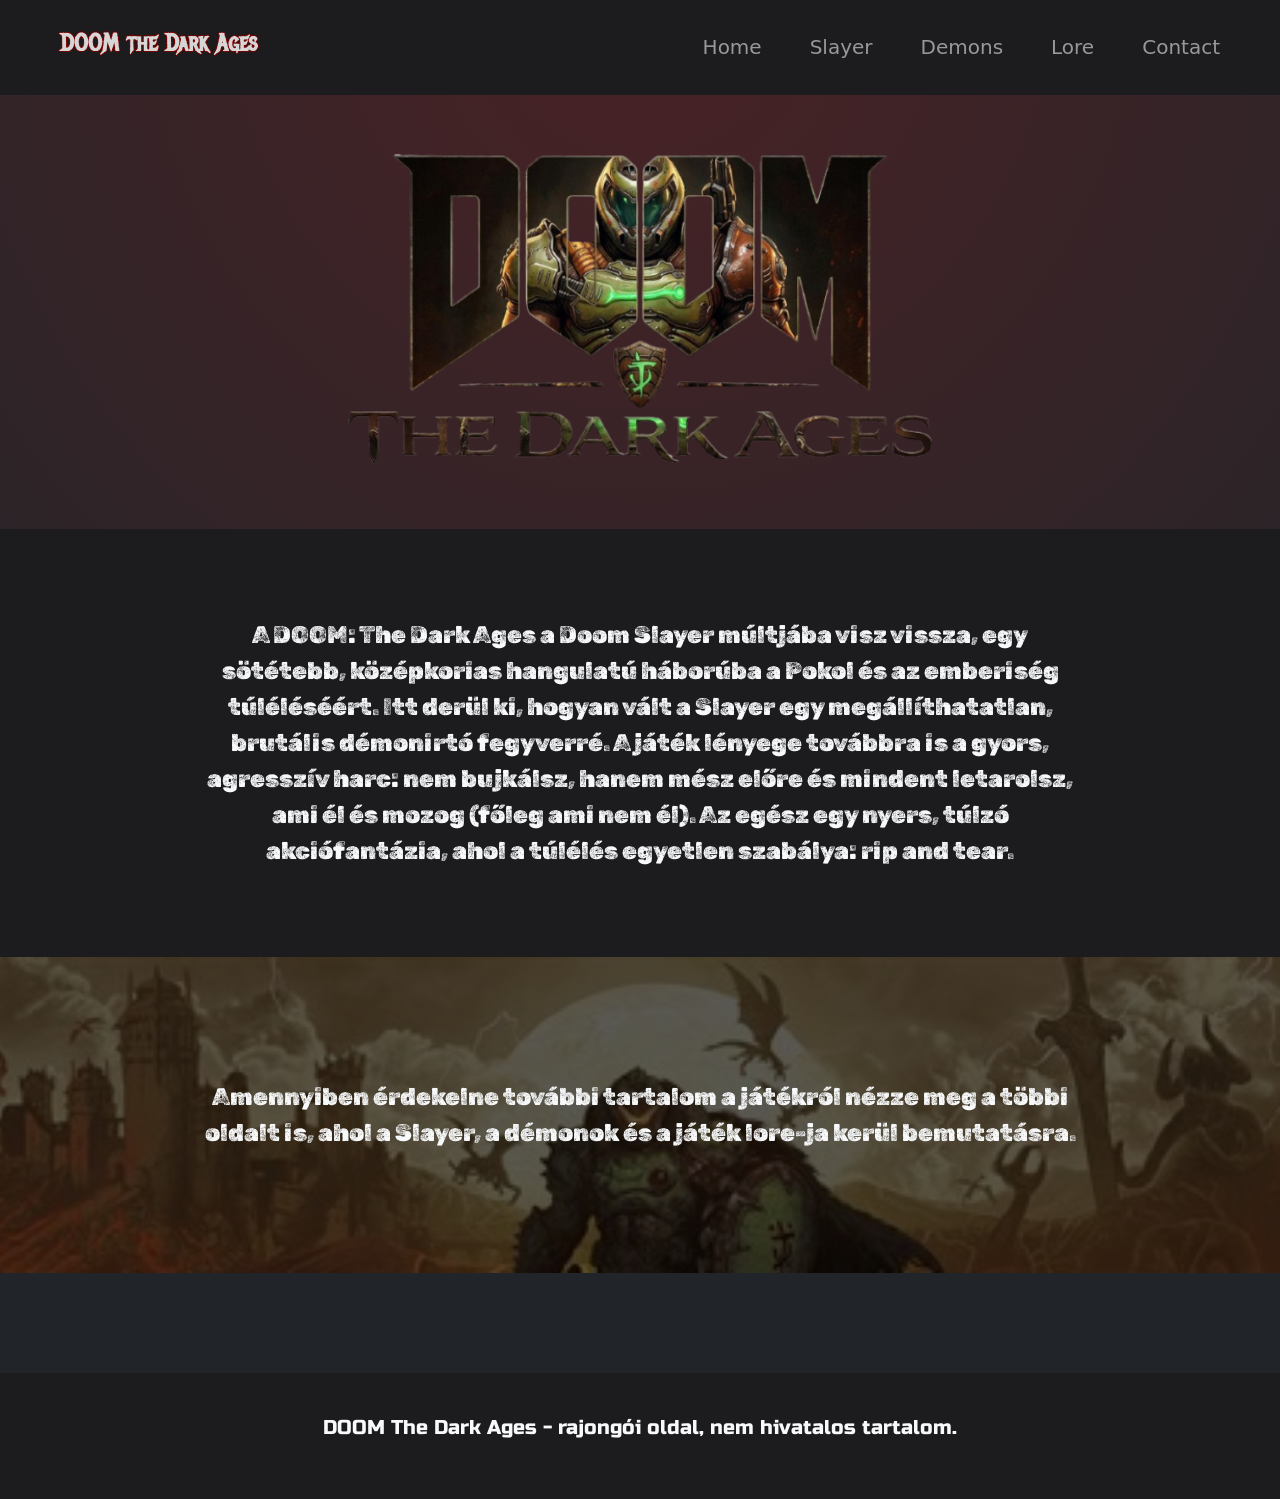
==== commit 9b003c3b: "redesign basics" ====
--- a/index.html
+++ b/index.html
@@ -8,6 +8,18 @@
     <link href="https://cdn.jsdelivr.net/npm/bootstrap@5.3.8/dist/css/bootstrap.min.css" rel="stylesheet"
         integrity="sha384-sRIl4kxILFvY47J16cr9ZwB07vP4J8+LH7qKQnuqkuIAvNWLzeN8tE5YBujZqJLB" crossorigin="anonymous">
     <link rel="stylesheet" href="./css/style.css ">
+    <link rel="stylesheet" href="./css/style_2.css">
+    <link rel="preconnect" href="https://fonts.googleapis.com">
+    <link rel="preconnect" href="https://fonts.gstatic.com" crossorigin>
+    <link href="https://fonts.googleapis.com/css2?family=Metal+Mania&display=swap" rel="stylesheet">
+    <link rel="preconnect" href="https://fonts.googleapis.com">
+    <link rel="preconnect" href="https://fonts.gstatic.com" crossorigin>
+    <link href="https://fonts.googleapis.com/css2?family=Metal+Mania&family=Russo+One&display=swap" rel="stylesheet">
+    <link rel="preconnect" href="https://fonts.googleapis.com">
+    <link rel="preconnect" href="https://fonts.gstatic.com" crossorigin>
+    <link
+        href="https://fonts.googleapis.com/css2?family=Black+Ops+One&family=Metal+Mania&family=Rubik+Dirt&family=Russo+One&display=swap"
+        rel="stylesheet">
 </head>
 
 <body class="bg-dark text-light">
@@ -15,11 +27,11 @@
         <nav class="navbar navbar-dark bg-dark-css py-4">
             <div class="container-fluid d-flex justify-content-between align-items-center">
 
-                <p class="navbar-brand mx-5 h1 fs-4 fw-bold">DOOM the Dark Ages</p>
+                <p class="navbar-brand mx-5 h1 fs-4 fw-bold metal-mania-regular logo-font-shadow">DOOM the Dark Ages</p>
 
                 <ul class="navbar-nav d-flex flex-row gap-5 fs-5 mx-5">
                     <li class="nav-item"><a class="nav-link" href="index.html">Home</a></li>
-                    <li class="nav-item"><a class="nav-link" href="slayer.html">Slayer</a></li>1
+                    <li class="nav-item"><a class="nav-link" href="slayer.html">Slayer</a></li>
                     <li class="nav-item"><a class="nav-link" href="demons.html">Demons</a></li>
                     <li class="nav-item"><a class="nav-link" href="lore.html">Lore</a></li>
                     <li class="nav-item"><a class="nav-link" href="contact.html">Contact</a></li>
@@ -32,14 +44,13 @@
     <main>
         <section class="reveal">
             <figure class="text-center reveal">
-                <img src="./images/doom_tda_nobackground_logo.png" title="DOOM" alt="DOOM the dark ages"
+                <img src="./images/doom_the_dark_ages_idk_wtf_is_this_photo.png" title="DOOM" alt="DOOM the dark ages"
                     class="img-fluid w-50 m-4 p-4">
             </figure>
 
-            <div class="line reveal"></div>
 
-            <div class="reveal">
-                <p class="fs-4 text-center m-5 p-4 w-50 mx-auto">A DOOM: The Dark Ages a Doom Slayer múltjába visz
+            <div class="reveal bg-dark-css container-fluid py-3 rubik-dirt-regular">
+                <p class="fs-4 text-center m-5 p-4 w-75 mx-auto">A DOOM: The Dark Ages a Doom Slayer múltjába visz
                     vissza, egy sötétebb, középkorias hangulatú háborúba a Pokol és az emberiség túléléséért. Itt derül
                     ki, hogyan vált a Slayer egy megállíthatatlan, brutális démonirtó fegyverré. A játék lényege
                     továbbra is a gyors, agresszív harc: nem bujkálsz, hanem mész előre és mindent letarolsz, ami él és
@@ -50,18 +61,16 @@
 
         </section>
 
-        <section>
-
-
+        <section class="section-bg-or-smthing-idk">
             <div class="reveal">
-                <p class="fs-4 text-center m-5 p-4 w-25 mx-auto">Amennyiben érdekelne további tartalom a játékról nézze
-                    meg a tőbbi <a href="#header">weblapunkat</a>.</p>
+                <p class="fs-4 text-center m-5 p-4 w-75 mx-auto rubik-dirt-regular">Amennyiben érdekelne további tartalom a játékról nézze
+                    meg a többi oldalt is, ahol a Slayer, a démonok és a játék lore-ja kerül bemutatásra.</p>
             </div>
         </section>
 
     </main>
 
-    <footer class="bg-dark-css container-fluid py-3 mt">
+    <footer class="bg-dark-css container-fluid py-3 mt russo-one-regular">
         <div class="">
             <p class="text-center fs-5 p-4">DOOM The Dark Ages - rajongói oldal, nem hivatalos tartalom.</p>
         </div>
--- a/css/style_2.css
+++ b/css/style_2.css
@@ -0,0 +1,68 @@
+body {
+  background: radial-gradient(circle at top, rgba(255, 20, 20, 0.18), transparent 70%),
+    #090909;
+  color: #f3f3f3;
+}
+
+.hero {
+  display: grid;
+  grid-template-columns: 1.2fr 1fr;
+  align-items: center;
+  gap: 2rem;
+}
+
+.feature-card {
+  background: rgba(20, 20, 22, 0.9);
+  border: 1px solid rgba(255, 255, 255, 0.08);
+  border-radius: 18px;
+  padding: 1.5rem;
+  transition: transform 0.2s ease;
+}
+
+.feature-card:hover {
+  transform: translateY(-5px);
+  border-color: rgba(255, 110, 80, 0.7);
+}
+
+.metal-mania-regular {
+  font-family: "Metal Mania", system-ui;
+  font-weight: 400;
+  font-style: normal;
+}
+
+.logo-font-shadow {
+  font-family: 'Metal Mania', cursive;
+  color: #d6d6d6;
+  text-shadow:
+    1px 0 0 #7a0000,
+    -1px 0 0 #7a0000,
+    0 1px 0 #7a0000,
+    0 -1px 0 #7a0000;
+}
+
+.russo-one-regular {
+  font-family: "Russo One", sans-serif;
+  font-weight: 400;
+  font-style: normal;
+}
+
+.rubik-dirt-regular {
+  font-family: "Rubik Dirt", system-ui;
+  font-weight: 200;
+  font-style: normal;
+}
+
+.section-bg-or-smthing-idk {
+    position: relative;
+
+    background-image:
+        linear-gradient(rgba(0, 0, 0, 0.65), rgba(0, 0, 0, 0.65)),
+        url("../images/apps.60347.14536964349136030.18eda75d-7a5e-4160-94f5-2d47359e4ef5.jpg");
+
+    background-size: cover;
+    background-position: center;
+    background-repeat: no-repeat;
+
+    min-height: 300px;
+    padding: 50px 0;
+}
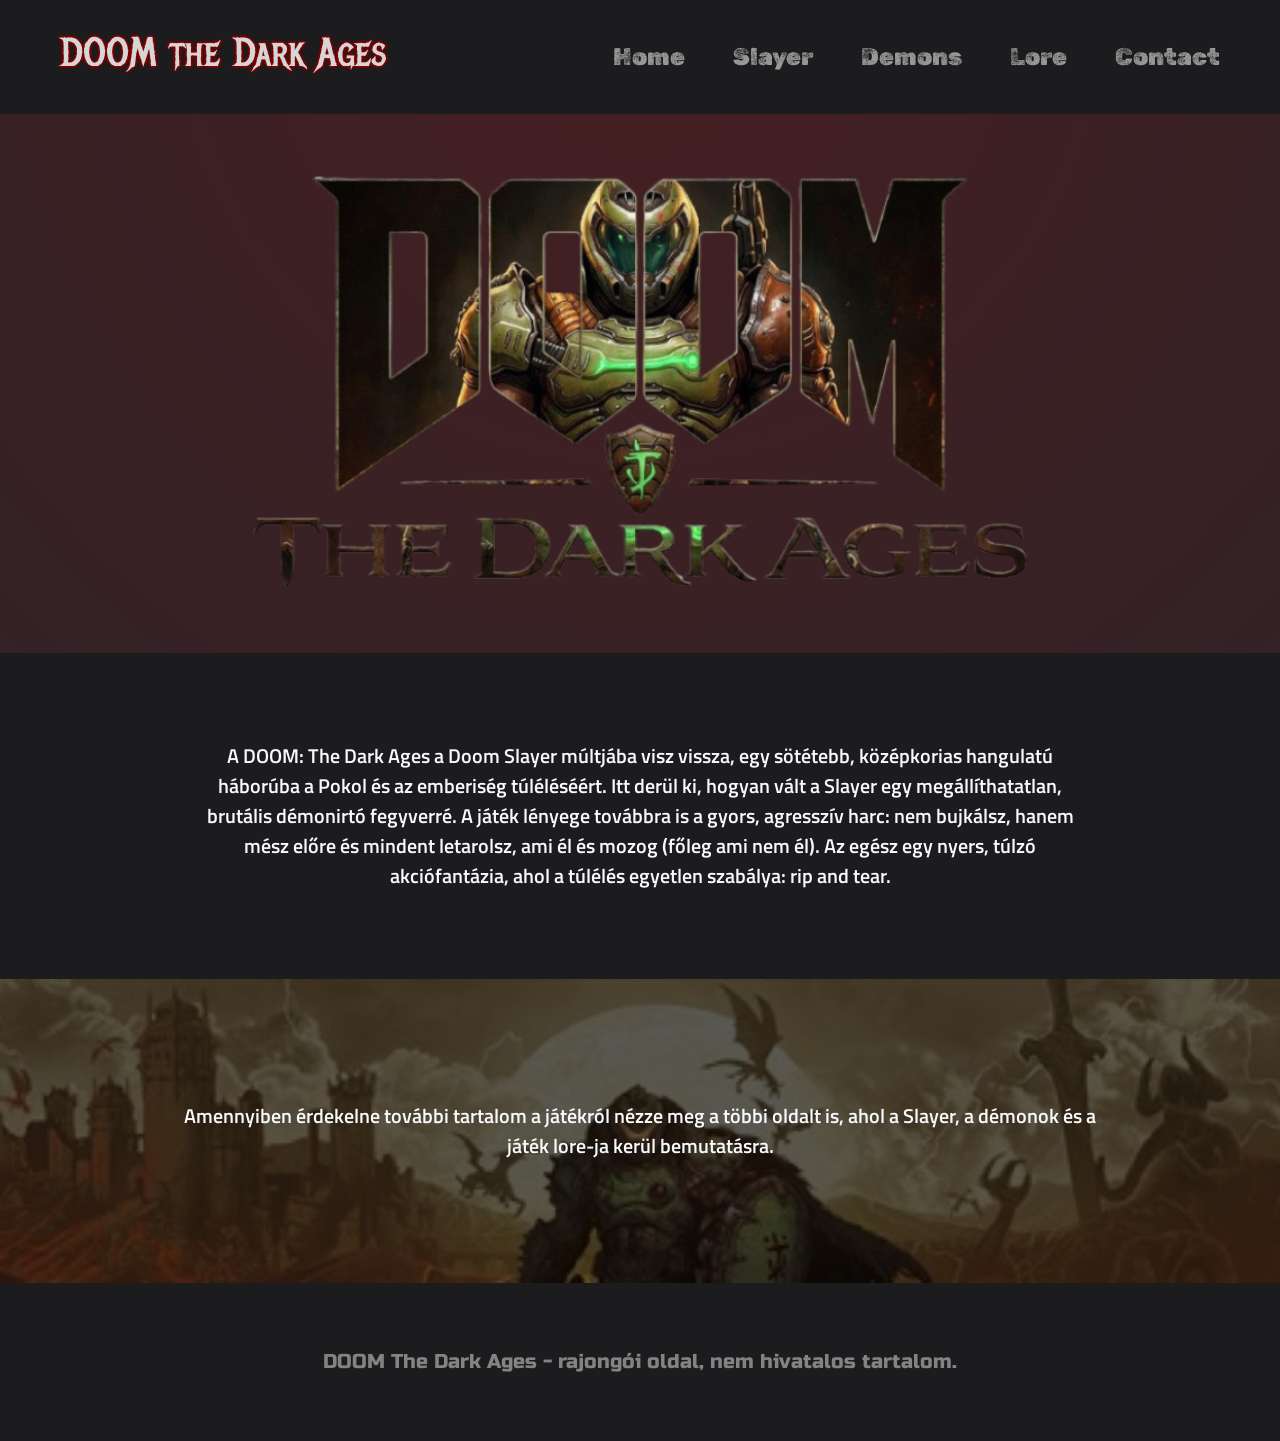
==== commit f938e89f: "sztem ez keszen van" ====
--- a/index.html
+++ b/index.html
@@ -20,6 +20,11 @@
     <link
         href="https://fonts.googleapis.com/css2?family=Black+Ops+One&family=Metal+Mania&family=Rubik+Dirt&family=Russo+One&display=swap"
         rel="stylesheet">
+    <link rel="preconnect" href="https://fonts.googleapis.com">
+    <link rel="preconnect" href="https://fonts.gstatic.com" crossorigin>
+    <link
+        href="https://fonts.googleapis.com/css2?family=Black+Ops+One&family=Metal+Mania&family=Quantico:ital,wght@0,400;0,700;1,400;1,700&family=Rubik+Dirt&family=Russo+One&family=Titillium+Web:ital,wght@0,200;0,300;0,400;0,600;0,700;0,900;1,200;1,300;1,400;1,600;1,700&display=swap"
+        rel="stylesheet">
 </head>
 
 <body class="bg-dark text-light">
@@ -27,9 +32,9 @@
         <nav class="navbar navbar-dark bg-dark-css py-4">
             <div class="container-fluid d-flex justify-content-between align-items-center">
 
-                <p class="navbar-brand mx-5 h1 fs-4 fw-bold metal-mania-regular logo-font-shadow">DOOM the Dark Ages</p>
+                <p class="navbar-brand mx-5 h1 fs-1  metal-mania-regular logo-font-shadow">DOOM the Dark Ages</p>
 
-                <ul class="navbar-nav d-flex flex-row gap-5 fs-5 mx-5">
+                <ul class="navbar-nav d-flex flex-row gap-5 fs-4 mx-5 rubik-dirt-regular">
                     <li class="nav-item"><a class="nav-link" href="index.html">Home</a></li>
                     <li class="nav-item"><a class="nav-link" href="slayer.html">Slayer</a></li>
                     <li class="nav-item"><a class="nav-link" href="demons.html">Demons</a></li>
@@ -45,12 +50,12 @@
         <section class="reveal">
             <figure class="text-center reveal">
                 <img src="./images/doom_the_dark_ages_idk_wtf_is_this_photo.png" title="DOOM" alt="DOOM the dark ages"
-                    class="img-fluid w-50 m-4 p-4">
+                    class="img-fluid m-4 p-4" width="65%">
             </figure>
 
 
-            <div class="reveal bg-dark-css container-fluid py-3 rubik-dirt-regular">
-                <p class="fs-4 text-center m-5 p-4 w-75 mx-auto">A DOOM: The Dark Ages a Doom Slayer múltjába visz
+            <div class="reveal bg-dark-css container-fluid py-3 titillium-web-semibold">
+                <p class="fs-5 text-center m-5 p-4 w-75 mx-auto">A DOOM: The Dark Ages a Doom Slayer múltjába visz
                     vissza, egy sötétebb, középkorias hangulatú háborúba a Pokol és az emberiség túléléséért. Itt derül
                     ki, hogyan vált a Slayer egy megállíthatatlan, brutális démonirtó fegyverré. A játék lényege
                     továbbra is a gyors, agresszív harc: nem bujkálsz, hanem mész előre és mindent letarolsz, ami él és
@@ -63,16 +68,17 @@
 
         <section class="section-bg-or-smthing-idk">
             <div class="reveal">
-                <p class="fs-4 text-center m-5 p-4 w-75 mx-auto rubik-dirt-regular">Amennyiben érdekelne további tartalom a játékról nézze
+                <p class="fs-5 text-center m-5 p-4 w-75 mx-auto  titillium-web-semibold">Amennyiben érdekelne további
+                    tartalom a játékról nézze
                     meg a többi oldalt is, ahol a Slayer, a démonok és a játék lore-ja kerül bemutatásra.</p>
             </div>
         </section>
 
     </main>
 
-    <footer class="bg-dark-css container-fluid py-3 mt russo-one-regular">
+    <footer class="bg-dark-css container-fluid py-3 russo-one-regular color-for-bg-txt">
         <div class="">
-            <p class="text-center fs-5 p-4">DOOM The Dark Ages - rajongói oldal, nem hivatalos tartalom.</p>
+            <p class="text-center m-5 fs-5">DOOM The Dark Ages - rajongói oldal, nem hivatalos tartalom.</p>
         </div>
     </footer>
 
--- a/css/style_2.css
+++ b/css/style_2.css
@@ -1,7 +1,6 @@
 body {
-  background: radial-gradient(circle at top, rgba(255, 20, 20, 0.18), transparent 70%),
+  background: radial-gradient(circle at top, rgba(238, 0, 0, 0.18), transparent 110%),
     #090909;
-  color: #f3f3f3;
 }
 
 .hero {
@@ -34,10 +33,10 @@
   font-family: 'Metal Mania', cursive;
   color: #d6d6d6;
   text-shadow:
-    1px 0 0 #7a0000,
-    -1px 0 0 #7a0000,
-    0 1px 0 #7a0000,
-    0 -1px 0 #7a0000;
+    2px 0 0 #7a0000,
+    -2px 0 0 #7a0000,
+    0 2px 0 #7a0000,
+    0 -2px 0 #7a0000;
 }
 
 .russo-one-regular {
@@ -65,4 +64,158 @@
 
     min-height: 300px;
     padding: 50px 0;
+}
+
+.color-for-bg-txt {
+  color: #838383;
+}
+
+.titillium-web-extralight {
+  font-family: "Titillium Web", sans-serif;
+  font-weight: 200;
+  font-style: normal;
+}
+
+.titillium-web-light {
+  font-family: "Titillium Web", sans-serif;
+  font-weight: 300;
+  font-style: normal;
+}
+
+.titillium-web-regular {
+  font-family: "Titillium Web", sans-serif;
+  font-weight: 400;
+  font-style: normal;
+}
+
+.titillium-web-semibold {
+  font-family: "Titillium Web", sans-serif;
+  font-weight: 550;
+  font-style: normal;
+}
+
+.titillium-web-bold {
+  font-family: "Titillium Web", sans-serif;
+  font-weight: 700;
+  font-style: normal;
+}
+
+.titillium-web-black {
+  font-family: "Titillium Web", sans-serif;
+  font-weight: 900;
+  font-style: normal;
+}
+
+.titillium-web-extralight-italic {
+  font-family: "Titillium Web", sans-serif;
+  font-weight: 200;
+  font-style: italic;
+}
+
+.titillium-web-light-italic {
+  font-family: "Titillium Web", sans-serif;
+  font-weight: 300;
+  font-style: italic;
+}
+
+.titillium-web-regular-italic {
+  font-family: "Titillium Web", sans-serif;
+  font-weight: 400;
+  font-style: italic;
+}
+
+.titillium-web-semibold-italic {
+  font-family: "Titillium Web", sans-serif;
+  font-weight: 600;
+  font-style: italic;
+}
+
+.titillium-web-bold-italic {
+  font-family: "Titillium Web", sans-serif;
+  font-weight: 700;
+  font-style: italic;
+}
+
+
+.container-bg {
+    background-size: cover;
+    background-position: center;
+    background-repeat: no-repeat;
+}
+
+.bg-1-1 {
+    background-image:
+        linear-gradient(rgba(0, 0, 0, 0.65), rgba(0, 0, 0, 0.65)),
+        url("../images/doomslayer.jpg");
+        background-position: center top;
+}
+
+.bg-1-2 {
+    background-image:
+        linear-gradient(rgba(0, 0, 0, 0.65), rgba(0, 0, 0, 0.65)),
+        url("../images/doomslayer.jpg");
+        background-position: center center;
+}
+
+.bg-1-3 {
+    background-image:
+        linear-gradient(rgba(0, 0, 0, 0.65), rgba(0, 0, 0, 0.65)),
+        url("../images/doomslayer.jpg");
+        background-position: center bottom;
+}
+
+.bg-2-1 {
+    background-image:
+        linear-gradient(rgba(0, 0, 0, 0.65), rgba(0, 0, 0, 0.65)),
+        url("../images/demonicinvasion.webp");
+        background-position: center top;
+}
+
+.bg-2-2 {
+    background-image:
+        linear-gradient(rgba(0, 0, 0, 0.65), rgba(0, 0, 0, 0.65)),
+        url("../images/demonicinvasion.webp");
+        background-position: center bottom;
+}
+
+.bg-3-1 {
+    background-image:
+        linear-gradient(rgba(0, 0, 0, 0.65), rgba(0, 0, 0, 0.65)),
+        url("../images/sentinel_korszak.jpg");
+        background-position: center top;
+}
+
+.bg-3-2 {
+    background-image:
+        linear-gradient(rgba(0, 0, 0, 0.65), rgba(0, 0, 0, 0.65)),
+        url("../images/uac.jpg");
+        background-position: center top;
+}
+
+.bg-3-3 {
+    background-image:
+        linear-gradient(rgba(0, 0, 0, 0.65), rgba(0, 0, 0, 0.65)),
+        url("../images/sentinel_korszak.jpg");
+        background-position: center center;
+}
+
+.bg-3-4 {
+    background-image:
+        linear-gradient(rgba(0, 0, 0, 0.65), rgba(0, 0, 0, 0.65)),
+        url("../images/uac.jpg");
+        background-position: center center;
+}
+
+.bg-3-5 {
+    background-image:
+        linear-gradient(rgba(0, 0, 0, 0.65), rgba(0, 0, 0, 0.65)),
+        url("../images/sentinel_korszak.jpg");
+        background-position: center bottom;
+}
+
+.bg-3-6 {
+    background-image:
+        linear-gradient(rgba(0, 0, 0, 0.65), rgba(0, 0, 0, 0.65)),
+        url("../images/uac.jpg");
+        background-position: center bottom;
 }
